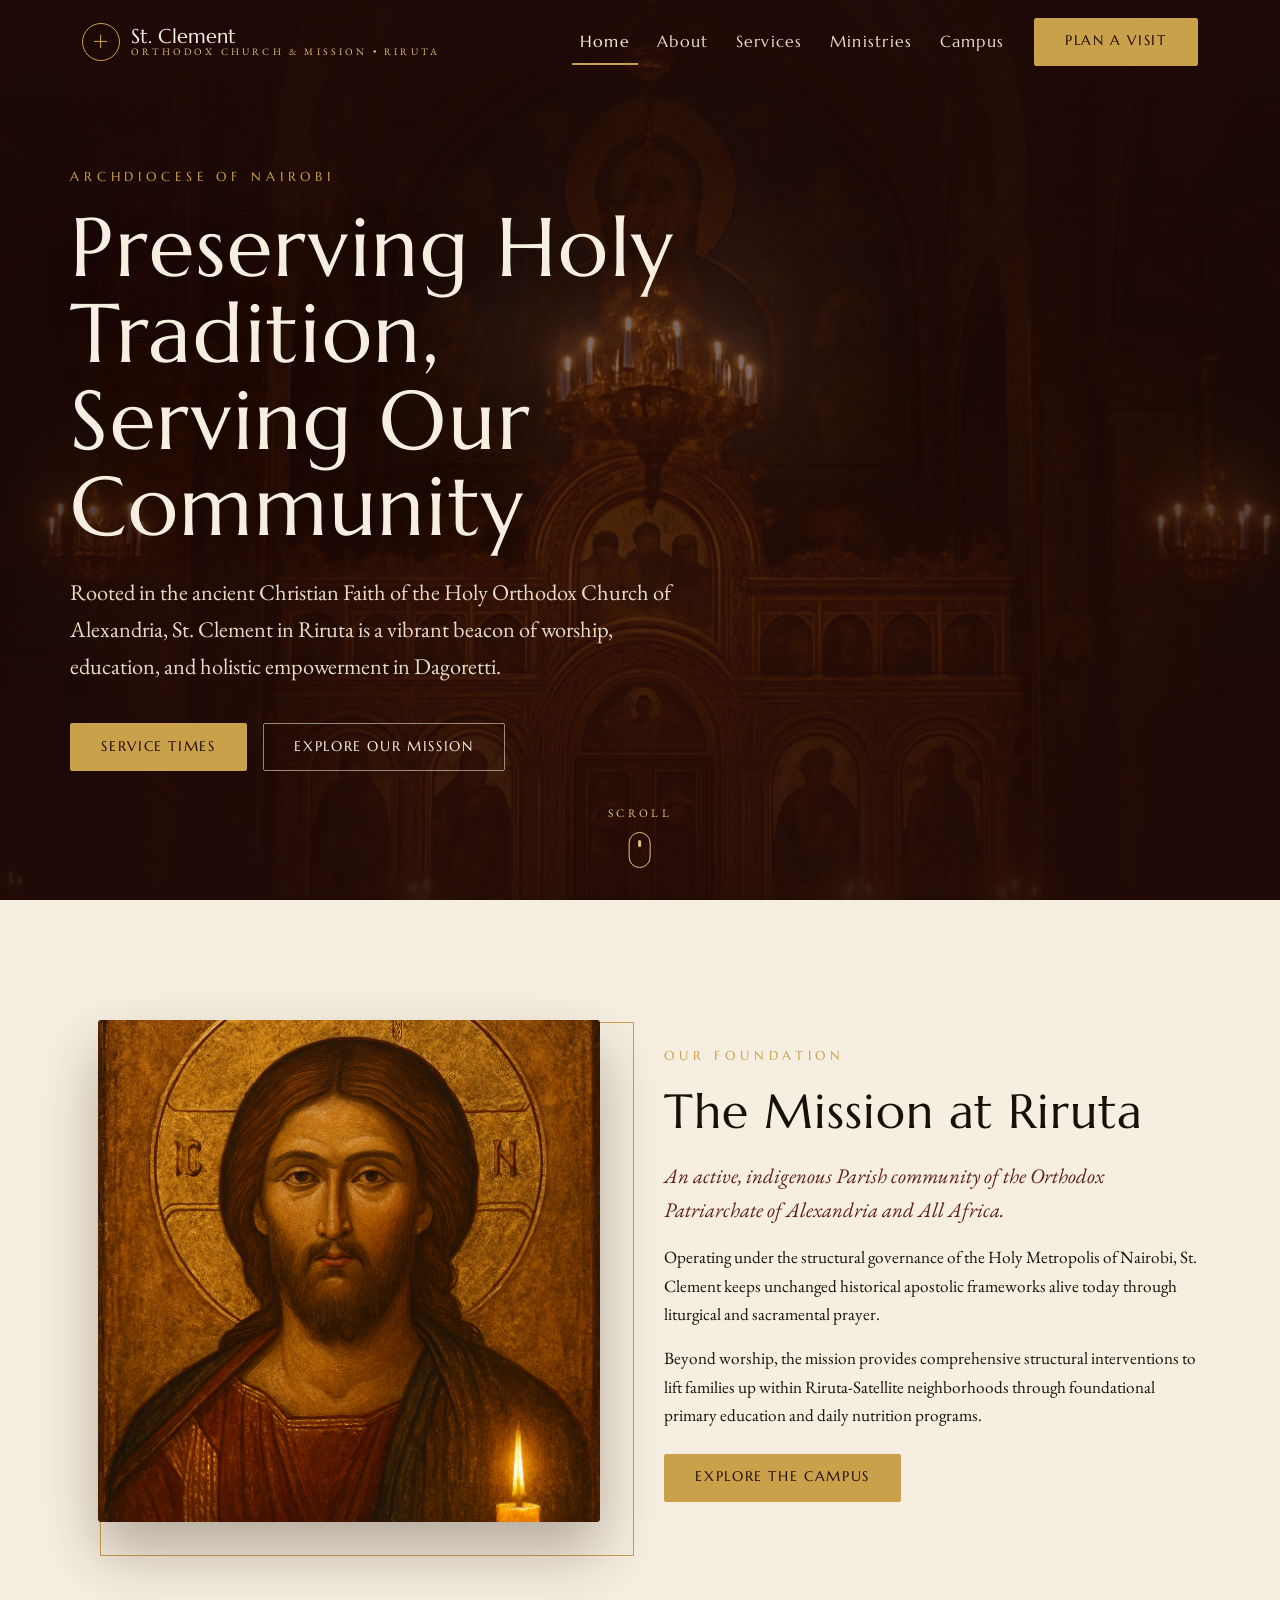
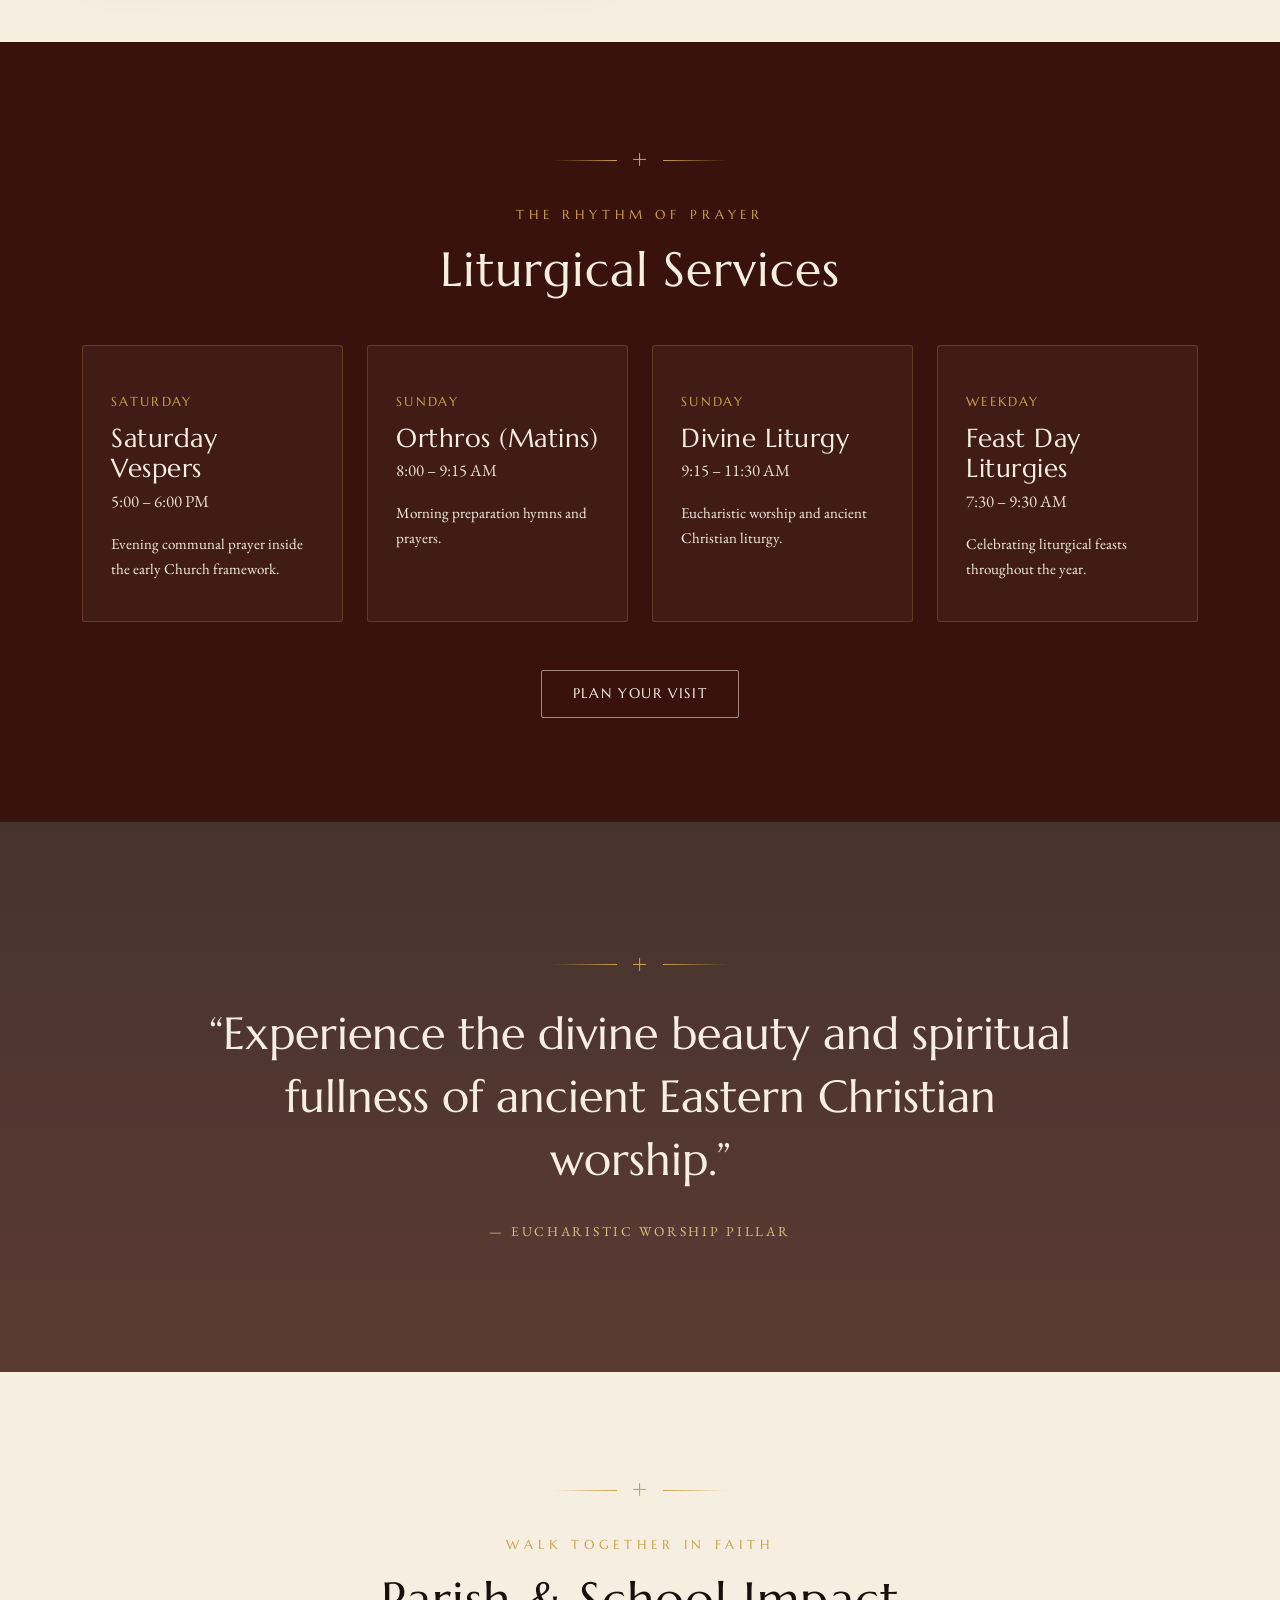
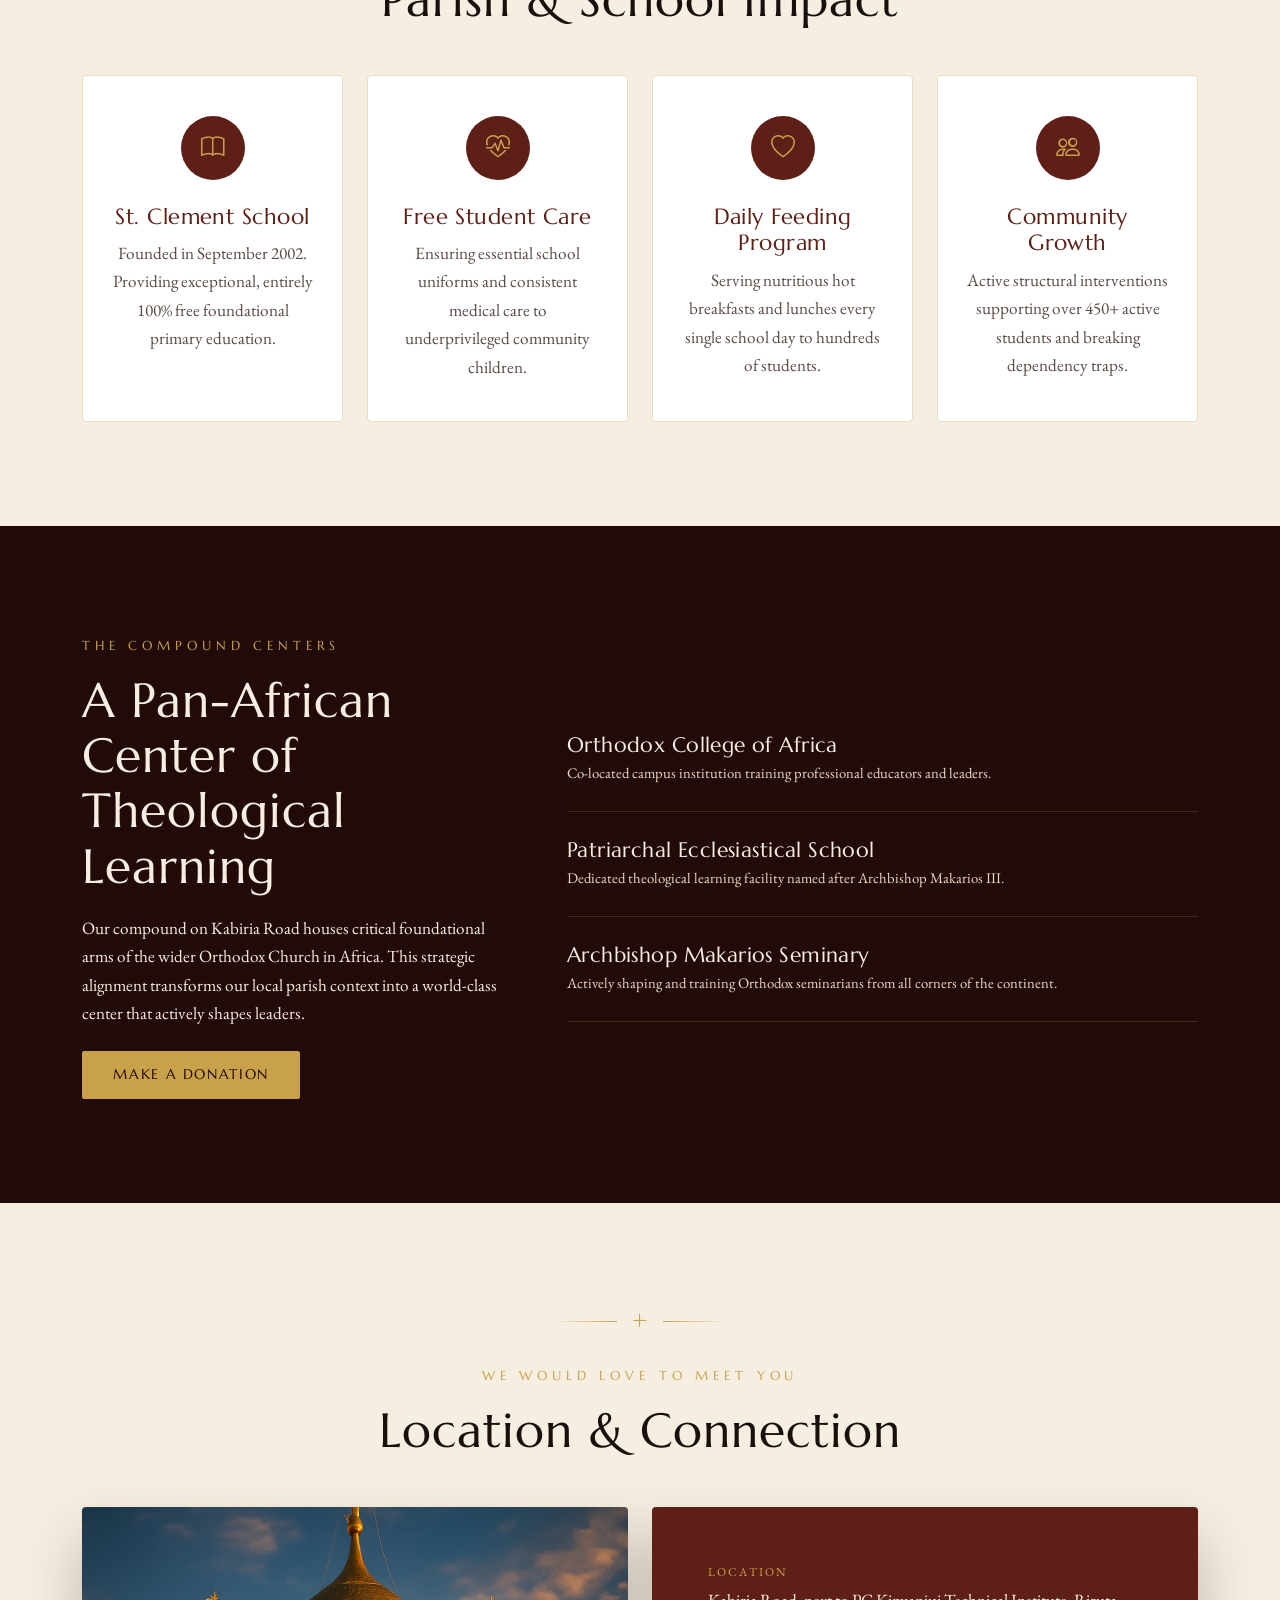
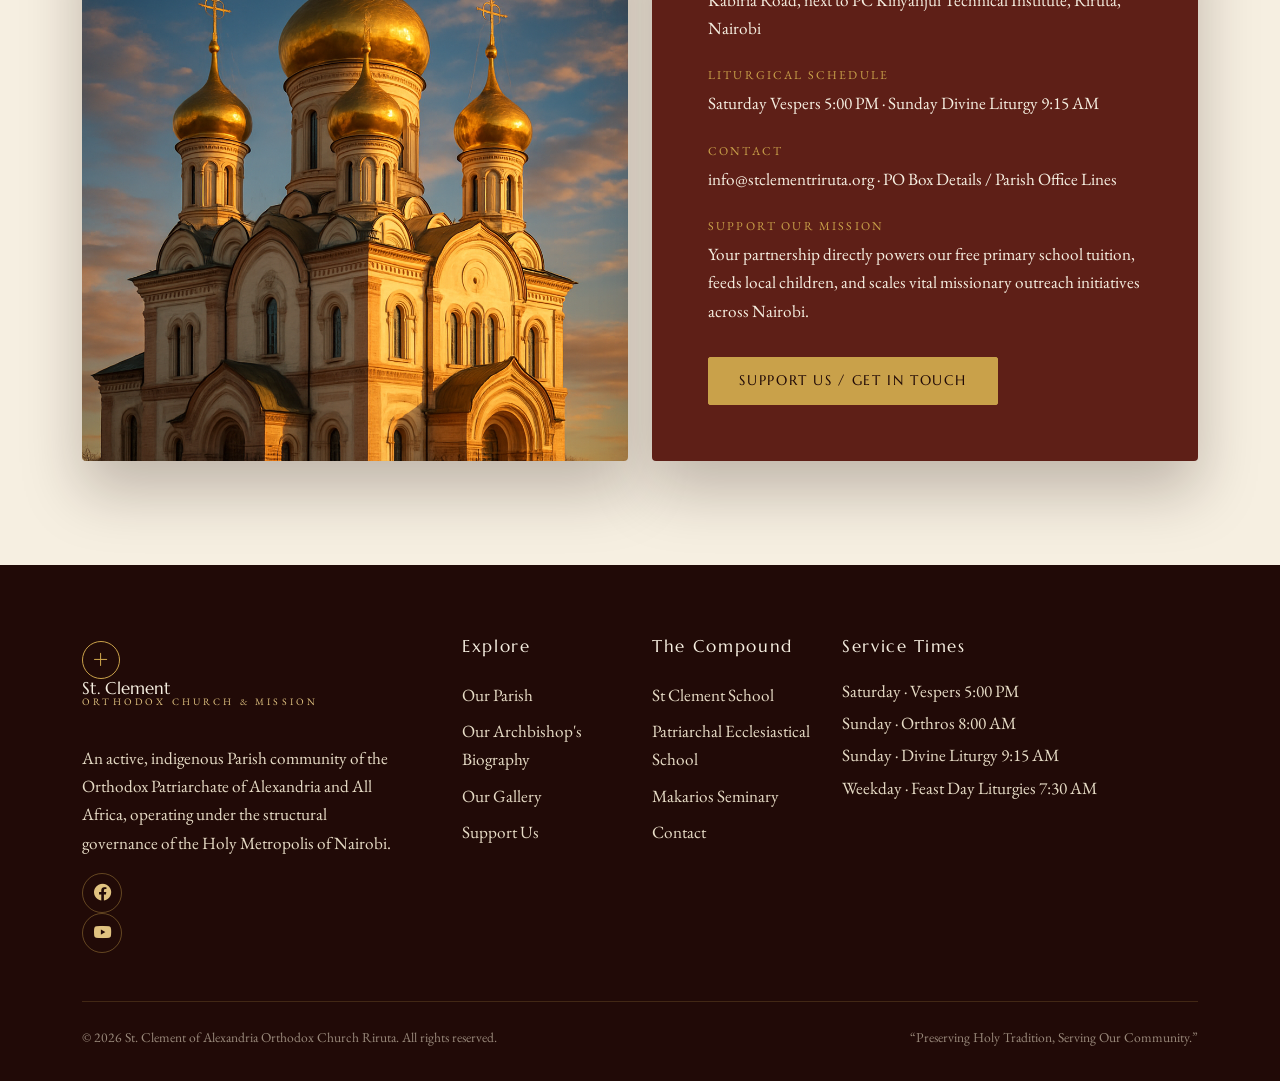
==== index.html @ d52f6de9 "church" ====
<!DOCTYPE html>
<html lang="en" class="mahogany-bg">
<head>
  <meta charset="UTF-8" />
  <meta name="viewport" content="width=device-width, initial-scale=1.0" />
  <title>St. Clement of Alexandria Orthodox Church & Mission – Riruta</title>
  <meta name="description" content="St. Clement of Alexandria Orthodox Church & Mission — preserving Holy Tradition and serving our community in Dagoretti, Nairobi." />
  <meta name="theme-color" content="#3a120d" />

  <!-- Bootstrap 5 -->
  <link href="https://cdn.jsdelivr.net/npm/bootstrap@5.3.3/dist/css/bootstrap.min.css" rel="stylesheet" />
  <!-- Bootstrap Icons -->
  <link href="https://cdn.jsdelivr.net/npm/bootstrap-icons@1.11.3/font/bootstrap-icons.min.css" rel="stylesheet" />
  <!-- Fonts -->
  <link rel="preconnect" href="https://fonts.googleapis.com" />
  <link rel="preconnect" href="https://fonts.gstatic.com" crossorigin />
  <link href="https://fonts.googleapis.com/css2?family=Marcellus&family=EB+Garamond:ital,wght@0,400;0,500;1,400&display=swap" rel="stylesheet" />
  <!-- Styles -->
  <link rel="stylesheet" href="/css/style.css" />
</head>
<body>



  <!-- ===== Navbar ===== -->
  <nav class="navbar navbar-expand-lg fixed-top at-top" id="mainNav">
    <div class="container">
      <a class="navbar-brand" href="/index.html">
        <span class="brand-mark"><i class="bi bi-plus-lg"></i></span>
        <span class="brand-text">
          St. Clement
          <small>Orthodox Church &amp; Mission • Riruta</small>
        </span>
      </a>
      <button class="navbar-toggler" type="button" data-bs-toggle="collapse" data-bs-target="#navMenu" aria-controls="navMenu" aria-expanded="false" aria-label="Toggle navigation">
        <span class="navbar-toggler-icon"></span>
      </button>
      <div class="collapse navbar-collapse" id="navMenu">
        <ul class="navbar-nav ms-auto align-items-lg-center">
          <li class="nav-item"><a class="nav-link active" href="#home">Home</a></li>
          <li class="nav-item"><a class="nav-link" href="#welcome">About</a></li>
          <li class="nav-item"><a class="nav-link" href="#services">Services</a></li>
          <li class="nav-item"><a class="nav-link" href="#ministries">Ministries</a></li>
          <li class="nav-item"><a class="nav-link" href="#events">Campus</a></li>
          <li class="nav-item ms-lg-3"><a class="btn btn-gold" href="#visit">Plan a Visit</a></li>
        </ul>
      </div>
    </div>
  </nav>

  <!-- ===== Hero ===== -->
  <header class="hero" id="home">
    <div class="hero__bg" id="heroBg"></div>
    <div class="hero__overlay"></div>
    <div class="container hero__content">
      <div class="row">
        <div class="col-lg-9">
          <span class="eyebrow reveal">Archdiocese of Nairobi</span>
          <h1 class="reveal">Preserving Holy Tradition,<br>Serving Our Community</h1>
          <p class="lead reveal">
            Rooted in the ancient Christian Faith of the Holy Orthodox Church of Alexandria, St. Clement in Riruta is a vibrant beacon of worship, education, and holistic empowerment in Dagoretti.
          </p>
          <div class="d-flex flex-wrap gap-3 reveal">
            <a href="#services" class="btn btn-gold">Service Times</a>
            <a href="#welcome" class="btn btn-outline-cream">Explore Our Mission</a>
          </div>
        </div>
      </div>
    </div>
    <div class="hero__scroll d-none d-md-block">
      Scroll
      <span class="mouse"></span>
    </div>
  </header>

  <!-- ===== Welcome ===== -->
  <section class="section welcome" id="welcome">
    <div class="container">
      <div class="row align-items-center g-5">
        <div class="col-lg-6 reveal">
          <div class="welcome__img-wrap">
            <img src="/images/icon-detail.png" alt="A traditional Byzantine icon with gold leaf halo" />
          </div>
        </div>
        <div class="col-lg-6 reveal">
          <span class="eyebrow">Our Foundation</span>
          <h2 class="section-title">The Mission at Riruta</h2>
          <p class="lead-paragraph">
            An active, indigenous Parish community of the Orthodox Patriarchate of Alexandria and All Africa.
          </p>
          <p>
            Operating under the structural governance of the Holy Metropolis of Nairobi, St. Clement keeps unchanged historical apostolic frameworks alive today through liturgical and sacramental prayer.
          </p>
          <p>
            Beyond worship, the mission provides comprehensive structural interventions to lift families up within Riruta-Satellite neighborhoods through foundational primary education and daily nutrition programs.
          </p>
          <a href="#events" class="btn btn-gold mt-2">Explore the Campus</a>
        </div>
      </div>
    </div>
  </section>

  <!-- ===== Service Times ===== -->
  <section class="section services" id="services">
    <div class="container">
      <div class="text-center mb-5 reveal">
        <div class="ornament"><i class="bi bi-plus-lg cross"></i></div>
        <span class="eyebrow">The Rhythm of Prayer</span>
        <h2 class="section-title">Liturgical Services</h2>
      </div>
      <div class="row g-4">
        <div class="col-md-6 col-lg-3 reveal">
          <div class="service-card">
            <span class="day">Saturday</span>
            <h3>Saturday Vespers</h3>
            <p class="time">5:00 – 6:00 PM</p>
            <p class="mb-0 small">Evening communal prayer inside the early Church framework.</p>
          </div>
        </div>
        <div class="col-md-6 col-lg-3 reveal">
          <div class="service-card">
            <span class="day">Sunday</span>
            <h3>Orthros (Matins)</h3>
            <p class="time">8:00 – 9:15 AM</p>
            <p class="mb-0 small">Morning preparation hymns and prayers.</p>
          </div>
        </div>
        <div class="col-md-6 col-lg-3 reveal">
          <div class="service-card">
            <span class="day">Sunday</span>
            <h3>Divine Liturgy</h3>
            <p class="time">9:15 – 11:30 AM</p>
            <p class="mb-0 small">Eucharistic worship and ancient Christian liturgy.</p>
          </div>
        </div>
        <div class="col-md-6 col-lg-3 reveal">
          <div class="service-card">
            <span class="day">Weekday</span>
            <h3>Feast Day Liturgies</h3>
            <p class="time">7:30 – 9:30 AM</p>
            <p class="mb-0 small">Celebrating liturgical feasts throughout the year.</p>
          </div>
        </div>
      </div>
      <div class="text-center mt-5 reveal">
        <a href="#visit" class="btn btn-outline-cream">Plan Your Visit</a>
      </div>
    </div>
  </section>

  <!-- ===== Quote band ===== -->
  <section class="quote-band">
    <div class="quote-band__bg" aria-hidden="true"></div>
    <div class="quote-band__overlay" aria-hidden="true"></div>
    <div class="container reveal">
      <div class="ornament"><i class="bi bi-plus-lg cross"></i></div>
      <blockquote>
        &ldquo;Experience the divine beauty and spiritual fullness of ancient Eastern Christian worship.&rdquo;
      </blockquote>
      <cite>— Eucharistic Worship Pillar</cite>
    </div>
  </section>

  <!-- ===== Ministries ===== -->
  <section class="section ministries" id="ministries">
    <div class="container">
      <div class="text-center mb-5 reveal">
        <div class="ornament"><i class="bi bi-plus-lg cross"></i></div>
        <span class="eyebrow">Walk Together in Faith</span>
        <h2 class="section-title">Parish &amp; School Impact</h2>
      </div>
      <div class="row g-4">
        <div class="col-md-6 col-lg-3 reveal">
          <div class="ministry-card">
            <div class="icon"><i class="bi bi-book"></i></div>
            <h3>St. Clement School</h3>
            <p>Founded in September 2002. Providing exceptional, entirely 100% free foundational primary education.</p>
          </div>
        </div>
        <div class="col-md-6 col-lg-3 reveal">
          <div class="ministry-card">
            <div class="icon"><i class="bi bi-heart-pulse"></i></div>
            <h3>Free Student Care</h3>
            <p>Ensuring essential school uniforms and consistent medical care to underprivileged community children.</p>
          </div>
        </div>
        <div class="col-md-6 col-lg-3 reveal">
          <div class="ministry-card">
            <div class="icon"><i class="bi bi-heart"></i></div>
            <h3>Daily Feeding Program</h3>
            <p>Serving nutritious hot breakfasts and lunches every single school day to hundreds of students.</p>
          </div>
        </div>
        <div class="col-md-6 col-lg-3 reveal">
          <div class="ministry-card">
            <div class="icon"><i class="bi bi-people"></i></div>
            <h3>Community Growth</h3>
            <p>Active structural interventions supporting over 450+ active students and breaking dependency traps.</p>
          </div>
        </div>
      </div>
    </div>
  </section>

  <!-- ===== Events ===== -->
  <section class="section events" id="events">
    <div class="container">
      <div class="row g-5 align-items-center">
        <div class="col-lg-5 reveal">
          <span class="eyebrow">The Compound Centers</span>
          <h2 class="section-title">A Pan-African Center of Theological Learning</h2>
          <p class="mb-4">Our compound on Kabiria Road houses critical foundational arms of the wider Orthodox Church in Africa. This strategic alignment transforms our local parish context into a world-class center that actively shapes leaders.</p>
          <a href="#visit" class="btn btn-gold">Make a Donation</a>
        </div>
        <div class="col-lg-7 reveal">
          <div class="event-row">
            <div class="event-info">
              <h3>Orthodox College of Africa</h3>
              <div class="meta">Co-located campus institution training professional educators and leaders.</div>
            </div>
          </div>
          <div class="event-row">
            <div class="event-info">
              <h3>Patriarchal Ecclesiastical School</h3>
              <div class="meta">Dedicated theological learning facility named after Archbishop Makarios III.</div>
            </div>
          </div>
          <div class="event-row">
            <div class="event-info">
              <h3>Archbishop Makarios Seminary</h3>
              <div class="meta">Actively shaping and training Orthodox seminarians from all corners of the continent.</div>
            </div>
          </div>
        </div>
      </div>
    </div>
  </section>

  <!-- ===== Visit / CTA ===== -->
  <section class="section visit" id="visit">
    <div class="container">
      <div class="text-center mb-5 reveal">
        <div class="ornament"><i class="bi bi-plus-lg cross"></i></div>
        <span class="eyebrow">We Would Love to Meet You</span>
        <h2 class="section-title">Location &amp; Connection</h2>
      </div>
      <div class="row g-4 align-items-stretch">
        <div class="col-lg-6 reveal">
          <div class="visit__img h-100" role="img" aria-label="Exterior of St. Clement Orthodox Church & Mission"></div>
        </div>
        <div class="col-lg-6 reveal">
          <div class="visit__card h-100">
            <div class="info-item">
              <span class="label">Location</span>
              Kabiria Road, next to PC Kinyanjui Technical Institute, Riruta, Nairobi
            </div>
            <div class="info-item">
              <span class="label">Liturgical Schedule</span>
              Saturday Vespers 5:00 PM · Sunday Divine Liturgy 9:15 AM
            </div>
            <div class="info-item">
              <span class="label">Contact</span>
              info@stclementriruta.org · PO Box Details / Parish Office Lines
            </div>
            <div class="info-item">
              <span class="label">Support Our Mission</span>
              Your partnership directly powers our free primary school tuition, feeds local children, and scales vital missionary outreach initiatives across Nairobi.
            </div>
            <a href="mailto:info@stclementriruta.org" class="btn btn-gold mt-2">Support Us / Get in Touch</a>
          </div>
        </div>
      </div>
    </div>
  </section>

  <!-- ===== Footer ===== -->
  <footer class="footer">
    <div class="container">
      <div class="row g-4">
        <div class="col-lg-4">
          <a class="navbar-brand mb-3" href="/index.html">
            <span class="brand-mark"><i class="bi bi-plus-lg"></i></span>
            <span class="brand-text">
              St. Clement
              <small>Orthodox Church &amp; Mission</small>
            </span>
          </a>
          <p class="mt-3" style="max-width: 320px;">
            An active, indigenous Parish community of the Orthodox Patriarchate of Alexandria and All Africa, operating under the structural governance of the Holy Metropolis of Nairobi.
          </p>
          <div class="social mt-3">
            <a href="#home" aria-label="Facebook"><i class="bi bi-facebook"></i></a>
            <a href="#home" aria-label="YouTube"><i class="bi bi-youtube"></i></a>
          </div>
        </div>
        <div class="col-6 col-lg-2">
          <h5>Explore</h5>
          <a href="#welcome">Our Parish</a><br />
          <a href="biography.html">Our Archbishop's Biography</a><br />
          <a href="gallery.html">Our Gallery</a><br/>
          <a href="support.html">Support Us</a>
        </div>
        <div class="col-6 col-lg-2">
          <h5>The Compound</h5>
          <a href="school.html">St Clement School</a><br/>
          <a href="ecclesiastical.html">Patriarchal Ecclesiastical School</a><br/>
          <a href="campus.html">Makarios Seminary</a><br />
          <a href="#visit">Contact</a>
        </div>
        <div class="col-lg-4">
          <h5>Service Times</h5>
          <p class="mb-1">Saturday · Vespers 5:00 PM</p>
          <p class="mb-1">Sunday · Orthros 8:00 AM</p>
          <p class="mb-1">Sunday · Divine Liturgy 9:15 AM</p>
          <p class="mb-0">Weekday · Feast Day Liturgies 7:30 AM</p>
        </div>
      </div>
      <div class="footer-bottom d-flex flex-wrap justify-content-between">
        <span>&copy; <span id="year">2026</span> St. Clement of Alexandria Orthodox Church Riruta. All rights reserved.</span>
        <span>&ldquo;Preserving Holy Tradition, Serving Our Community.&rdquo;</span>
      </div>
    </div>
  </footer>

  <!-- Back to top -->
  <button class="to-top" id="toTop" aria-label="Back to top"><i class="bi bi-arrow-up"></i></button>

  <!-- Bootstrap JS -->
  <script src="https://cdn.jsdelivr.net/npm/bootstrap@5.3.3/dist/js/bootstrap.bundle.min.js"></script>
  <!-- Site JS -->
  <script src="/js/style.js"></script>
</body>
</html>
---- css/style.css ----
/* ============================================================
   Holy Resurrection Orthodox Church — Landing Styles
   Primary: Dark Mahogany · Accent: Liturgical Gold
   ============================================================ */

:root {
  --mahogany: #5e1f17;
  --mahogany-deep: #3a120d;
  --mahogany-darkest: #210a07;
  --gold: #c9a14a;
  --gold-soft: #e0c280;
  --cream: #f6efe1;
  --cream-dim: #e7dcc6;
  --ink: #1b0f0c;
  --shadow: rgba(33, 10, 7, 0.45);

  --font-display: "Marcellus", serif;
  --font-body: "EB Garamond", Georgia, serif;
}

* {
  box-sizing: border-box;
}

html {
  scroll-behavior: smooth;
}

body {
  font-family: var(--font-body);
  color: var(--ink);
  background-color: var(--cream);
  font-size: 1.075rem;
  line-height: 1.65;
  overflow-x: hidden;
}

h1, h2, h3, h4, h5, .display-font {
  font-family: var(--font-display);
  letter-spacing: 0.02em;
  font-weight: 400;
}

a {
  text-decoration: none;
  transition: color 0.3s ease, opacity 0.3s ease;
}

/* ---------- Decorative helpers ---------- */
.eyebrow {
  font-family: var(--font-display);
  text-transform: uppercase;
  letter-spacing: 0.38em;
  font-size: 0.8rem;
  color: var(--gold);
  display: inline-block;
  margin-bottom: 1rem;
}

.gold-text { color: var(--gold); }
.mahogany-bg { background-color: var(--mahogany); }

.ornament {
  display: flex;
  align-items: center;
  justify-content: center;
  gap: 0.85rem;
  color: var(--gold);
  margin: 0 auto 1.5rem;
}
.ornament::before,
.ornament::after {
  content: "";
  height: 1px;
  width: 64px;
  background: linear-gradient(90deg, transparent, var(--gold));
}
.ornament::after {
  background: linear-gradient(90deg, var(--gold), transparent);
}
.ornament .cross {
  font-size: 1.1rem;
  transform: translateY(-1px);
}

.section {
  padding: 6.5rem 0;
}
.section-title {
  font-size: clamp(2rem, 4vw, 3rem);
  line-height: 1.15;
  margin-bottom: 1.25rem;
}

/* ---------- Top announcement bar ---------- */
.topbar {
  background: var(--mahogany-darkest);
  color: var(--cream-dim);
  font-size: 0.82rem;
  letter-spacing: 0.05em;
  padding: 0.5rem 0;
}
.topbar a { color: var(--gold-soft); }
.topbar a:hover { color: var(--cream); }

/* ---------- Navbar ---------- */
.navbar {
  transition: background-color 0.4s ease, padding 0.4s ease, box-shadow 0.4s ease;
  padding-top: 1.1rem;
  padding-bottom: 1.1rem;
}
.navbar.at-top {
  background-color: transparent;
}
.navbar.scrolled {
  background-color: var(--mahogany-deep);
  box-shadow: 0 10px 30px var(--shadow);
  padding-top: 0.6rem;
  padding-bottom: 0.6rem;
}
.navbar-brand {
  font-family: var(--font-display);
  color: var(--cream) !important;
  line-height: 1.05;
  display: flex;
  align-items: center;
  gap: 0.7rem;
}
.brand-mark {
  width: 38px;
  height: 38px;
  display: grid;
  place-items: center;
  border: 1px solid var(--gold);
  border-radius: 50%;
  color: var(--gold);
  font-size: 1.1rem;
  flex: 0 0 auto;
}
.brand-text small {
  display: block;
  font-family: var(--font-body);
  font-size: 0.62rem;
  letter-spacing: 0.32em;
  text-transform: uppercase;
  color: var(--gold-soft);
}
.navbar .nav-link {
  color: var(--cream-dim) !important;
  font-family: var(--font-display);
  letter-spacing: 0.08em;
  font-size: 0.98rem;
  margin: 0 0.35rem;
  position: relative;
}
.navbar .nav-link::after {
  content: "";
  position: absolute;
  left: 0; bottom: -2px;
  width: 0; height: 1.5px;
  background: var(--gold);
  transition: width 0.3s ease;
}
.navbar .nav-link:hover::after,
.navbar .nav-link.active::after { width: 100%; }
.navbar .nav-link:hover,
.navbar .nav-link.active { color: var(--cream) !important; }
.navbar-toggler {
  border-color: rgba(201, 161, 74, 0.5);
}
.navbar-toggler:focus { box-shadow: none; }

/* ---------- Buttons ---------- */
.btn-gold {
  background: var(--gold);
  color: var(--mahogany-darkest);
  border: 1px solid var(--gold);
  font-family: var(--font-display);
  letter-spacing: 0.12em;
  text-transform: uppercase;
  font-size: 0.85rem;
  padding: 0.8rem 1.9rem;
  border-radius: 2px;
  transition: all 0.3s ease;
}
.btn-gold:hover {
  background: var(--gold-soft);
  border-color: var(--gold-soft);
  color: var(--mahogany-darkest);
  transform: translateY(-2px);
  box-shadow: 0 12px 24px rgba(201, 161, 74, 0.28);
}
.btn-outline-cream {
  background: transparent;
  color: var(--cream);
  border: 1px solid rgba(246, 239, 225, 0.55);
  font-family: var(--font-display);
  letter-spacing: 0.12em;
  text-transform: uppercase;
  font-size: 0.85rem;
  padding: 0.8rem 1.9rem;
  border-radius: 2px;
  transition: all 0.3s ease;
}
.btn-outline-cream:hover {
  background: var(--cream);
  color: var(--mahogany-deep);
  transform: translateY(-2px);
}

/* ---------- Hero ---------- */
.hero {
  position: relative;
  min-height: 100vh;
  display: flex;
  align-items: center;
  color: var(--cream);
  overflow: hidden;
}
.hero__bg {
  position: absolute;
  inset: 0;
  background-image: url("/images/hero-interior.png");
  background-size: cover;
  background-position: center;
  transform: scale(1.08);
  will-change: transform;
}
.hero__overlay {
  position: absolute;
  inset: 0;
  background:
    linear-gradient(180deg, rgba(33,10,7,0.78) 0%, rgba(33,10,7,0.42) 45%, rgba(33,10,7,0.85) 100%),
    radial-gradient(circle at 50% 30%, rgba(94,31,23,0.15), rgba(33,10,7,0.6));
}
.hero__content {
  position: relative;
  z-index: 2;
  padding: 8rem 0 6rem;
}
.hero h1 {
  font-size: clamp(2.8rem, 6.5vw, 5.5rem);
  line-height: 1.04;
  text-shadow: 0 4px 30px rgba(0,0,0,0.4);
  margin-bottom: 1.5rem;
}
.hero .lead {
  font-size: clamp(1.05rem, 2vw, 1.4rem);
  max-width: 620px;
  color: var(--cream-dim);
  margin-bottom: 2.4rem;
}
.hero__scroll {
  position: absolute;
  bottom: 2rem;
  left: 50%;
  transform: translateX(-50%);
  z-index: 2;
  color: var(--gold-soft);
  font-size: 0.72rem;
  letter-spacing: 0.3em;
  text-transform: uppercase;
  text-align: center;
}
.hero__scroll .mouse {
  display: block;
  width: 22px;
  height: 36px;
  border: 1.5px solid var(--gold-soft);
  border-radius: 12px;
  margin: 0.6rem auto 0;
  position: relative;
}
.hero__scroll .mouse::after {
  content: "";
  position: absolute;
  top: 7px; left: 50%;
  width: 3px; height: 7px;
  background: var(--gold-soft);
  border-radius: 2px;
  transform: translateX(-50%);
  animation: scrollDot 1.6s infinite;
}
@keyframes scrollDot {
  0% { opacity: 0; transform: translate(-50%, 0); }
  40% { opacity: 1; }
  100% { opacity: 0; transform: translate(-50%, 12px); }
}

/* ---------- Welcome ---------- */
.welcome { background: var(--cream); }
.welcome__img-wrap {
  position: relative;
  padding: 1rem;
}
.welcome__img-wrap img {
  width: 100%;
  border-radius: 3px;
  box-shadow: 0 30px 60px rgba(33,10,7,0.3);
}
.welcome__img-wrap::before {
  content: "";
  position: absolute;
  inset: 0;
  border: 1px solid var(--gold);
  transform: translate(18px, 18px);
  z-index: -1;
}
.lead-paragraph {
  font-size: 1.3rem;
  color: var(--mahogany);
  font-style: italic;
}

/* ---------- Service times ---------- */
.services {
  background: var(--mahogany-deep);
  color: var(--cream);
  position: relative;
}
.service-card {
  background: rgba(246, 239, 225, 0.04);
  border: 1px solid rgba(201, 161, 74, 0.25);
  padding: 2.5rem 1.75rem;
  height: 100%;
  border-radius: 3px;
  transition: transform 0.35s ease, background 0.35s ease, border-color 0.35s ease;
}
.service-card:hover {
  transform: translateY(-8px);
  background: rgba(201, 161, 74, 0.08);
  border-color: var(--gold);
}
.service-card .day {
  font-family: var(--font-display);
  color: var(--gold);
  letter-spacing: 0.18em;
  text-transform: uppercase;
  font-size: 0.8rem;
}
.service-card h3 {
  font-size: 1.6rem;
  margin: 0.5rem 0 0.25rem;
}
.service-card .time {
  font-size: 1.05rem;
  color: var(--cream-dim);
}

/* ---------- Quote / parallax ---------- */
.quote-band {
  position: relative;
  color: var(--cream);
  text-align: center;
  padding: 8rem 0;
  overflow: hidden;
}
.quote-band__bg {
  position: absolute;
  inset: 0;
  background-image: url("/images/candles.png");
  background-size: cover;
  background-position: center;
  background-attachment: fixed;
}
.quote-band__overlay {
  position: absolute;
  inset: 0;
  background: linear-gradient(180deg, rgba(33,10,7,0.82), rgba(58,18,13,0.82));
}
.quote-band .container { position: relative; z-index: 2; }
.quote-band blockquote {
  font-family: var(--font-display);
  font-size: clamp(1.6rem, 3.5vw, 2.8rem);
  line-height: 1.4;
  max-width: 900px;
  margin: 0 auto 1.5rem;
}
.quote-band cite {
  font-style: normal;
  letter-spacing: 0.2em;
  text-transform: uppercase;
  font-size: 0.85rem;
  color: var(--gold-soft);
}

/* ---------- Ministries ---------- */
.ministries { background: var(--cream); }
.ministry-card {
  background: #fff;
  border: 1px solid var(--cream-dim);
  border-radius: 4px;
  padding: 2.5rem 1.75rem;
  height: 100%;
  text-align: center;
  transition: transform 0.35s ease, box-shadow 0.35s ease, border-color 0.35s ease;
}
.ministry-card:hover {
  transform: translateY(-10px);
  box-shadow: 0 25px 45px rgba(33,10,7,0.15);
  border-color: var(--gold);
}
.ministry-card .icon {
  width: 64px;
  height: 64px;
  margin: 0 auto 1.4rem;
  display: grid;
  place-items: center;
  border-radius: 50%;
  background: var(--mahogany);
  color: var(--gold);
  font-size: 1.5rem;
}
.ministry-card h3 {
  font-size: 1.4rem;
  color: var(--mahogany);
  margin-bottom: 0.6rem;
}
.ministry-card p { color: #5b4a44; margin-bottom: 0; }

/* ---------- Events ---------- */
.events { background: var(--mahogany-darkest); color: var(--cream); }
.event-row {
  display: flex;
  align-items: center;
  gap: 1.75rem;
  padding: 1.6rem 0;
  border-bottom: 1px solid rgba(201, 161, 74, 0.2);
  transition: padding-left 0.3s ease;
}
.event-row:hover { padding-left: 0.75rem; }
.event-date {
  flex: 0 0 84px;
  text-align: center;
  border: 1px solid var(--gold);
  border-radius: 3px;
  padding: 0.6rem 0.3rem;
  color: var(--gold);
}
.event-date .d { font-family: var(--font-display); font-size: 1.8rem; line-height: 1; }
.event-date .m { font-size: 0.72rem; letter-spacing: 0.2em; text-transform: uppercase; }
.event-info h3 { font-size: 1.3rem; margin-bottom: 0.2rem; }
.event-info .meta { color: var(--cream-dim); font-size: 0.92rem; }

/* ---------- Visit / CTA ---------- */
.visit { background: var(--cream); }
.visit__card {
  background: var(--mahogany);
  color: var(--cream);
  border-radius: 4px;
  padding: 3.5rem;
  box-shadow: 0 30px 60px rgba(33,10,7,0.25);
}
.visit__card .info-item { margin-bottom: 1.5rem; }
.visit__card .info-item .label {
  color: var(--gold);
  text-transform: uppercase;
  letter-spacing: 0.18em;
  font-size: 0.75rem;
  display: block;
  margin-bottom: 0.2rem;
}
.visit__img {
  background-image: url("/images/church-exterior.png");
  background-size: cover;
  background-position: center;
  border-radius: 4px;
  min-height: 420px;
  box-shadow: 0 30px 60px rgba(33,10,7,0.25);
}

/* ---------- Footer ---------- */
.footer {
  background: var(--mahogany-darkest);
  color: var(--cream-dim);
  padding: 4.5rem 0 2rem;
}
.footer h5 {
  color: var(--cream);
  font-size: 1.05rem;
  letter-spacing: 0.1em;
  margin-bottom: 1.2rem;
}
.footer a { color: var(--cream-dim); display: inline-block; padding: 0.25rem 0; }
.footer a:hover { color: var(--gold); }
.footer .social a {
  width: 40px; height: 40px;
  display: grid; place-items: center;
  border: 1px solid rgba(201,161,74,0.4);
  border-radius: 50%;
  margin-right: 0.6rem;
  color: var(--gold-soft);
}
.footer .social a:hover { background: var(--gold); color: var(--mahogany-darkest); }
.footer-bottom {
  border-top: 1px solid rgba(201,161,74,0.2);
  margin-top: 3rem;
  padding-top: 1.5rem;
  font-size: 0.85rem;
  color: rgba(231, 220, 198, 0.6);
}

/* ---------- Back to top ---------- */
.to-top {
  position: fixed;
  right: 1.5rem; bottom: 1.5rem;
  width: 48px; height: 48px;
  background: var(--mahogany);
  color: var(--gold);
  border: 1px solid var(--gold);
  border-radius: 50%;
  display: grid;
  place-items: center;
  opacity: 0;
  visibility: hidden;
  transform: translateY(15px);
  transition: all 0.35s ease;
  z-index: 1030;
  cursor: pointer;
}
.to-top.show { opacity: 1; visibility: visible; transform: translateY(0); }
.to-top:hover { background: var(--gold); color: var(--mahogany-darkest); }

/* ---------- Scroll reveal ---------- */
.reveal {
  opacity: 0;
  transform: translateY(40px);
  transition: opacity 0.8s ease, transform 0.8s ease;
}
.reveal.visible { opacity: 1; transform: translateY(0); }

/* ---------- Responsive ---------- */
@media (max-width: 991.98px) {
  .navbar-collapse {
    background: var(--mahogany-deep);
    margin-top: 1rem;
    padding: 1rem 1.25rem;
    border-radius: 4px;
    border: 1px solid rgba(201,161,74,0.25);
  }
  .quote-band__bg { background-attachment: scroll; }
  .visit__card { padding: 2.25rem; }
}

@media (max-width: 575.98px) {
  .section { padding: 4.5rem 0; }
  .event-row { gap: 1rem; }
}
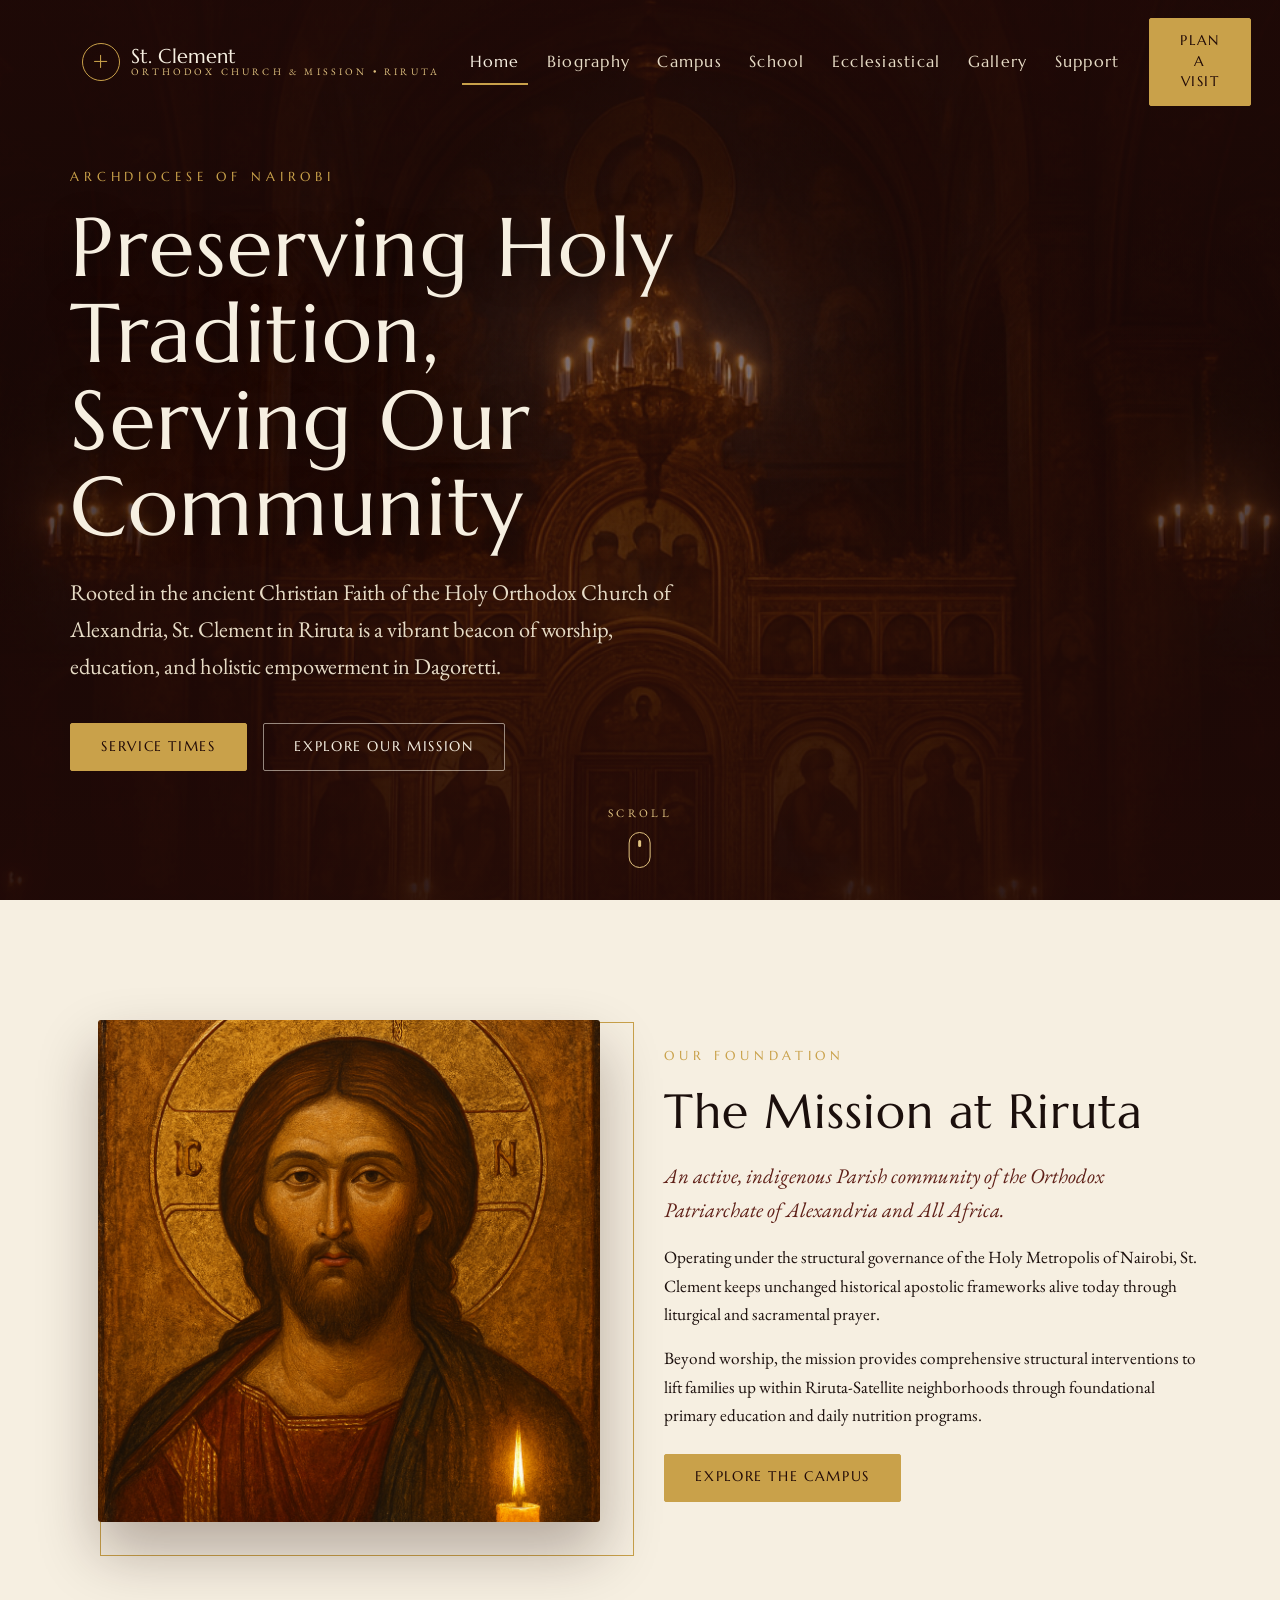
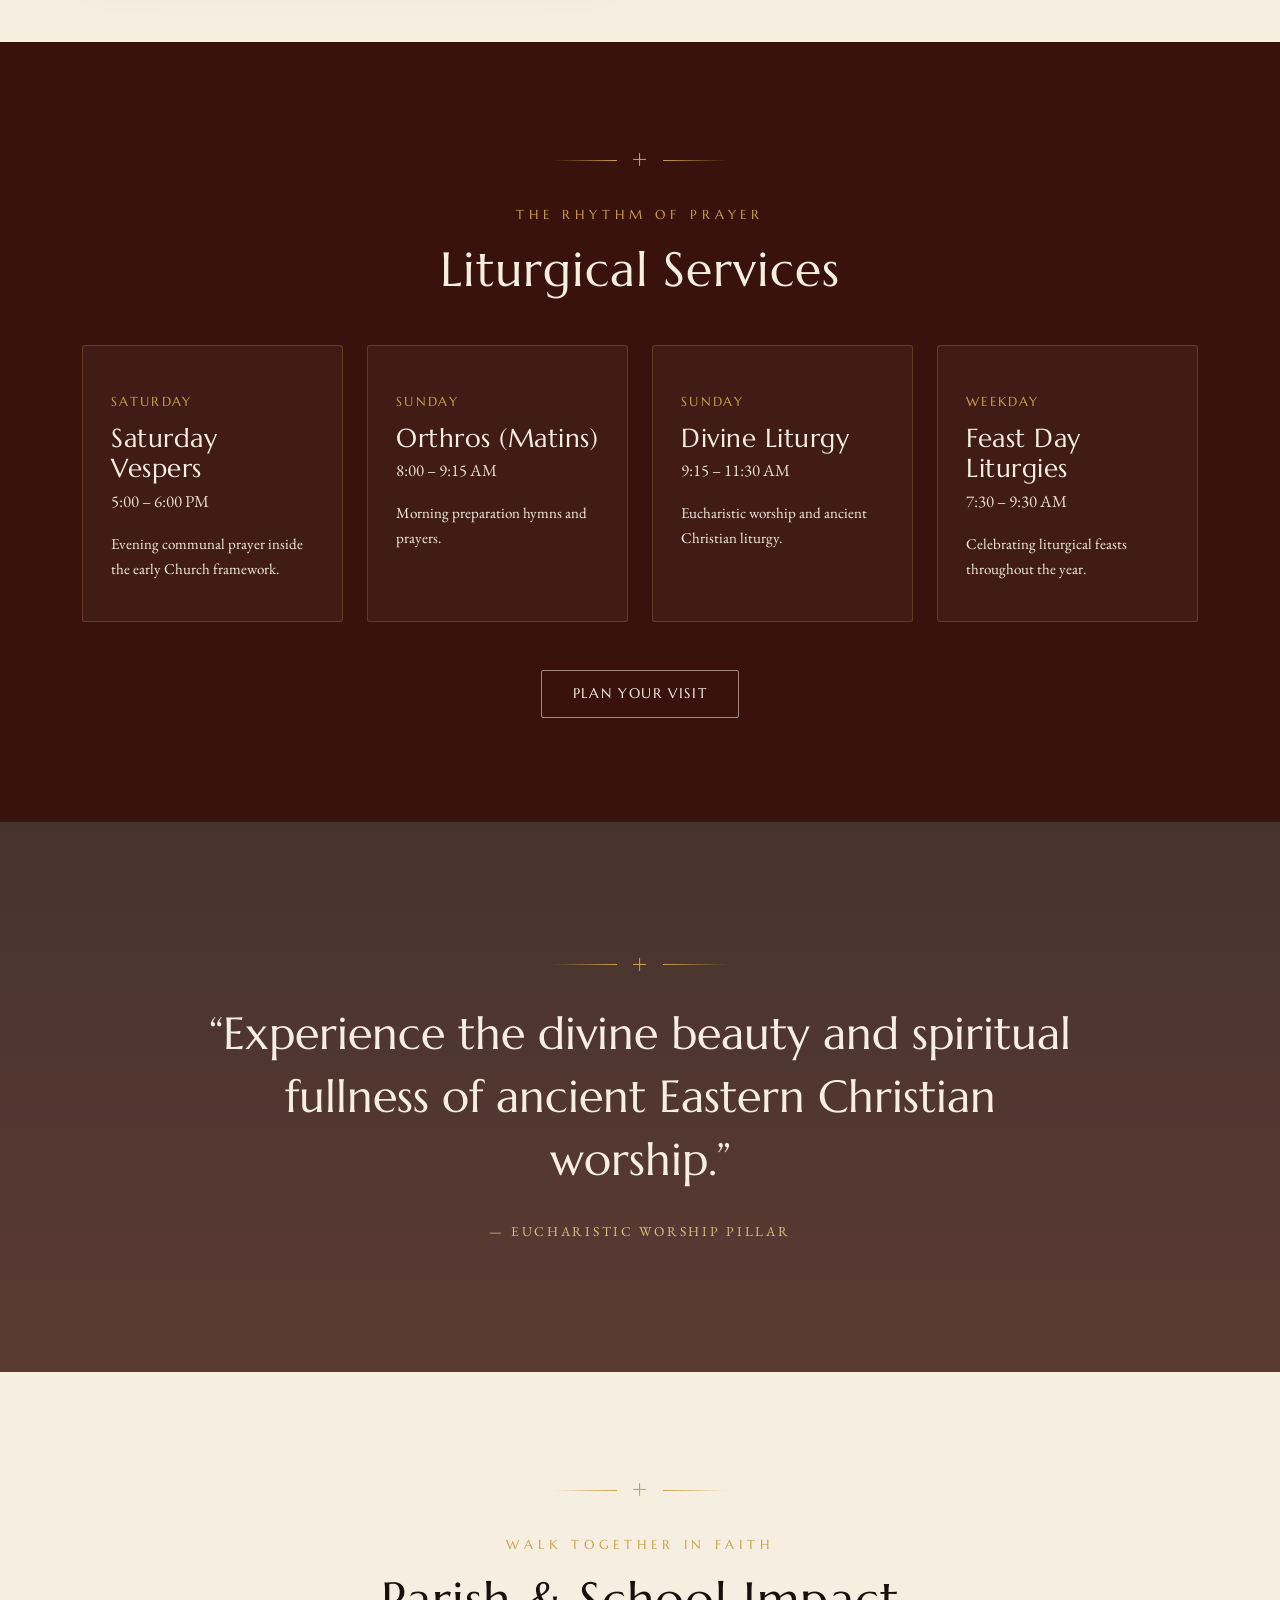
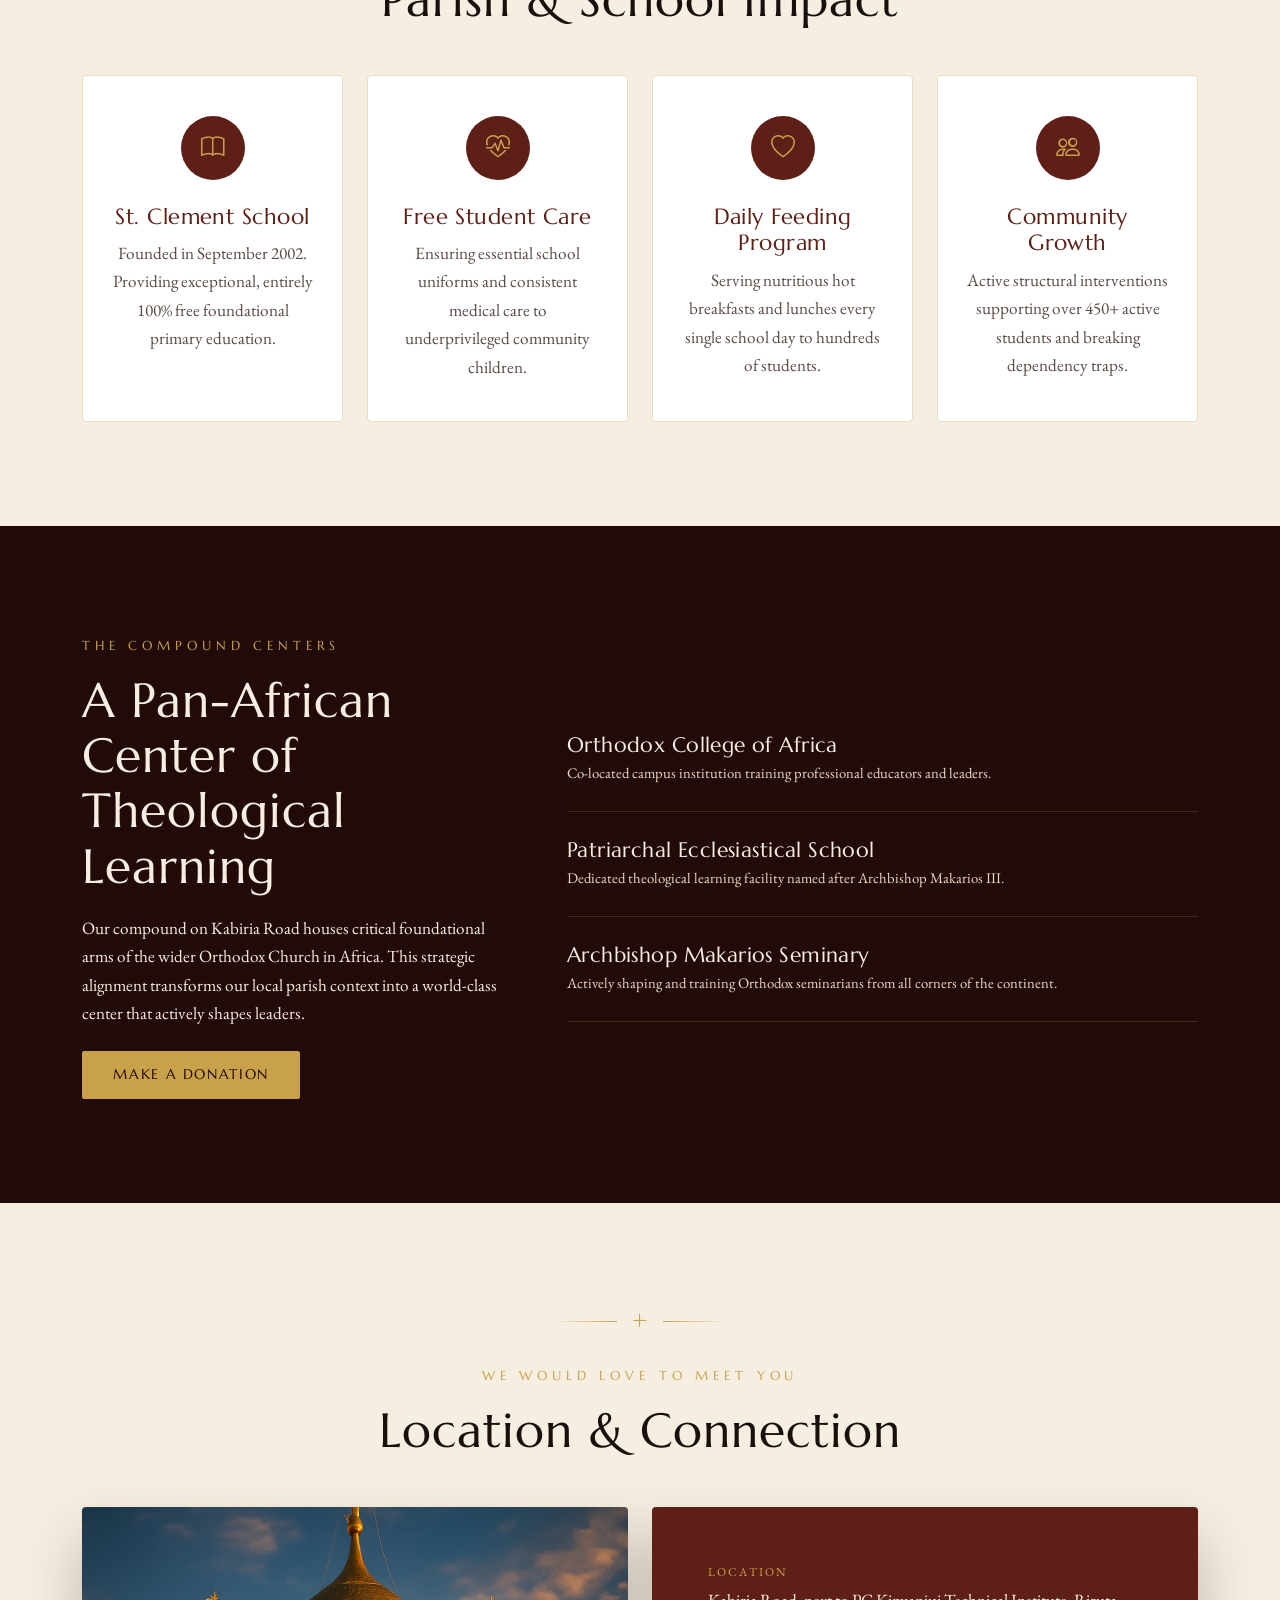
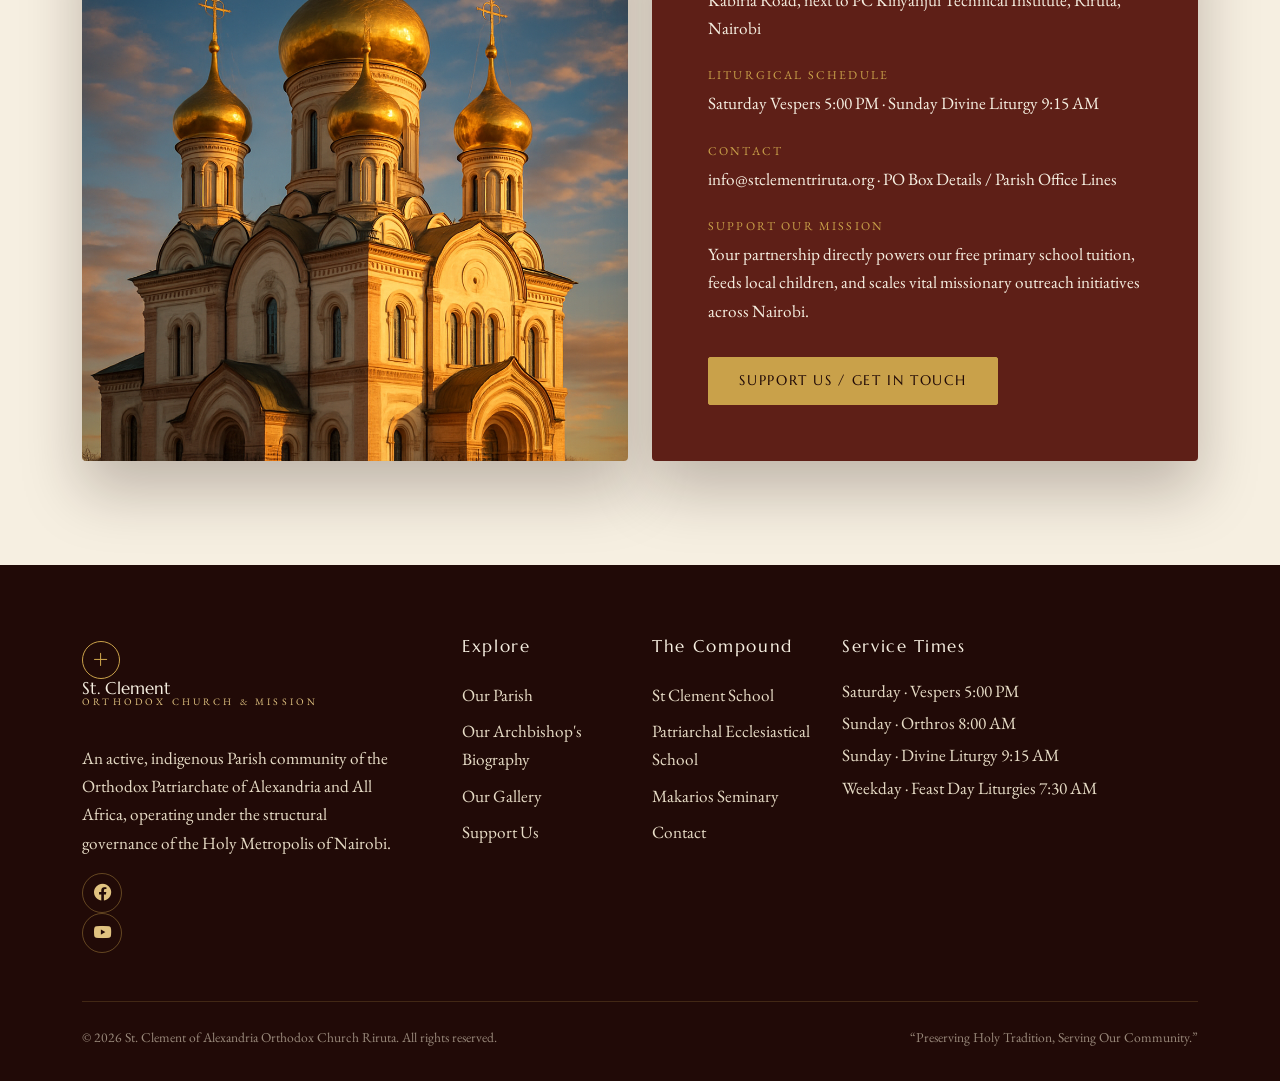
==== commit 94e0bab1: "church" ====
--- a/index.html
+++ b/index.html
@@ -3,7 +3,7 @@
 <head>
   <meta charset="UTF-8" />
   <meta name="viewport" content="width=device-width, initial-scale=1.0" />
-  <title>St. Clement of Alexandria Orthodox Church & Mission – Riruta</title>
+  <title>St. Clement of Alexandria Orthodox Church &amp; Mission – Riruta</title>
   <meta name="description" content="St. Clement of Alexandria Orthodox Church & Mission — preserving Holy Tradition and serving our community in Dagoretti, Nairobi." />
   <meta name="theme-color" content="#3a120d" />
 
@@ -15,17 +15,876 @@
   <link rel="preconnect" href="https://fonts.googleapis.com" />
   <link rel="preconnect" href="https://fonts.gstatic.com" crossorigin />
   <link href="https://fonts.googleapis.com/css2?family=Marcellus&family=EB+Garamond:ital,wght@0,400;0,500;1,400&display=swap" rel="stylesheet" />
-  <!-- Styles -->
-  <link rel="stylesheet" href="/css/style.css" />
+
+  <!-- ===== All CSS merged ===== -->
+  <style>
+    /* ---------- Original style.css ---------- */
+    :root {
+      --mahogany: #5e1f17;
+      --mahogany-deep: #3a120d;
+      --mahogany-darkest: #210a07;
+      --gold: #c9a14a;
+      --gold-soft: #e0c280;
+      --cream: #f6efe1;
+      --cream-dim: #e7dcc6;
+      --ink: #1b0f0c;
+      --shadow: rgba(33, 10, 7, 0.45);
+      --font-display: "Marcellus", serif;
+      --font-body: "EB Garamond", Georgia, serif;
+    }
+    * { box-sizing: border-box; }
+    html { scroll-behavior: smooth; }
+    body {
+      font-family: var(--font-body);
+      color: var(--ink);
+      background-color: var(--cream);
+      font-size: 1.075rem;
+      line-height: 1.65;
+      overflow-x: hidden;
+    }
+    h1, h2, h3, h4, h5, .display-font {
+      font-family: var(--font-display);
+      letter-spacing: 0.02em;
+      font-weight: 400;
+    }
+    a { text-decoration: none; transition: color 0.3s ease, opacity 0.3s ease; }
+    .eyebrow {
+      font-family: var(--font-display);
+      text-transform: uppercase;
+      letter-spacing: 0.38em;
+      font-size: 0.8rem;
+      color: var(--gold);
+      display: inline-block;
+      margin-bottom: 1rem;
+    }
+    .gold-text { color: var(--gold); }
+    .mahogany-bg { background-color: var(--mahogany); }
+    .ornament {
+      display: flex;
+      align-items: center;
+      justify-content: center;
+      gap: 0.85rem;
+      color: var(--gold);
+      margin: 0 auto 1.5rem;
+    }
+    .ornament::before,
+    .ornament::after {
+      content: "";
+      height: 1px;
+      width: 64px;
+      background: linear-gradient(90deg, transparent, var(--gold));
+    }
+    .ornament::after {
+      background: linear-gradient(90deg, var(--gold), transparent);
+    }
+    .ornament .cross {
+      font-size: 1.1rem;
+      transform: translateY(-1px);
+    }
+    .section { padding: 6.5rem 0; }
+    .section-title {
+      font-size: clamp(2rem, 4vw, 3rem);
+      line-height: 1.15;
+      margin-bottom: 1.25rem;
+    }
+
+    /* Navbar */
+    .navbar {
+      transition: background-color 0.4s ease, padding 0.4s ease, box-shadow 0.4s ease;
+      padding-top: 1.1rem;
+      padding-bottom: 1.1rem;
+    }
+    .navbar.at-top { background-color: transparent; }
+    .navbar.scrolled {
+      background-color: var(--mahogany-deep);
+      box-shadow: 0 10px 30px var(--shadow);
+      padding-top: 0.6rem;
+      padding-bottom: 0.6rem;
+    }
+    .navbar-brand {
+      font-family: var(--font-display);
+      color: var(--cream) !important;
+      line-height: 1.05;
+      display: flex;
+      align-items: center;
+      gap: 0.7rem;
+    }
+    .brand-mark {
+      width: 38px; height: 38px;
+      display: grid; place-items: center;
+      border: 1px solid var(--gold);
+      border-radius: 50%;
+      color: var(--gold);
+      font-size: 1.1rem;
+      flex: 0 0 auto;
+    }
+    .brand-text small {
+      display: block;
+      font-family: var(--font-body);
+      font-size: 0.62rem;
+      letter-spacing: 0.32em;
+      text-transform: uppercase;
+      color: var(--gold-soft);
+    }
+    .navbar .nav-link {
+      color: var(--cream-dim) !important;
+      font-family: var(--font-display);
+      letter-spacing: 0.08em;
+      font-size: 0.98rem;
+      margin: 0 0.35rem;
+      position: relative;
+    }
+    .navbar .nav-link::after {
+      content: "";
+      position: absolute;
+      left: 0; bottom: -2px;
+      width: 0; height: 1.5px;
+      background: var(--gold);
+      transition: width 0.3s ease;
+    }
+    .navbar .nav-link:hover::after,
+    .navbar .nav-link.active::after { width: 100%; }
+    .navbar .nav-link:hover,
+    .navbar .nav-link.active { color: var(--cream) !important; }
+    .navbar-toggler {
+      border-color: rgba(201, 161, 74, 0.5);
+    }
+    .navbar-toggler:focus { box-shadow: none; }
+
+    /* Buttons */
+    .btn-gold {
+      background: var(--gold);
+      color: var(--mahogany-darkest);
+      border: 1px solid var(--gold);
+      font-family: var(--font-display);
+      letter-spacing: 0.12em;
+      text-transform: uppercase;
+      font-size: 0.85rem;
+      padding: 0.8rem 1.9rem;
+      border-radius: 2px;
+      transition: all 0.3s ease;
+    }
+    .btn-gold:hover {
+      background: var(--gold-soft);
+      border-color: var(--gold-soft);
+      color: var(--mahogany-darkest);
+      transform: translateY(-2px);
+      box-shadow: 0 12px 24px rgba(201, 161, 74, 0.28);
+    }
+    .btn-outline-cream {
+      background: transparent;
+      color: var(--cream);
+      border: 1px solid rgba(246, 239, 225, 0.55);
+      font-family: var(--font-display);
+      letter-spacing: 0.12em;
+      text-transform: uppercase;
+      font-size: 0.85rem;
+      padding: 0.8rem 1.9rem;
+      border-radius: 2px;
+      transition: all 0.3s ease;
+    }
+    .btn-outline-cream:hover {
+      background: var(--cream);
+      color: var(--mahogany-deep);
+      transform: translateY(-2px);
+    }
+
+    /* Hero */
+    .hero {
+      position: relative;
+      min-height: 100vh;
+      display: flex;
+      align-items: center;
+      color: var(--cream);
+      overflow: hidden;
+    }
+    .hero__bg {
+      position: absolute;
+      inset: 0;
+      background-image: url("/images/hero-interior.png");
+      background-size: cover;
+      background-position: center;
+      transform: scale(1.08);
+      will-change: transform;
+    }
+    .hero__overlay {
+      position: absolute;
+      inset: 0;
+      background:
+        linear-gradient(180deg, rgba(33,10,7,0.78) 0%, rgba(33,10,7,0.42) 45%, rgba(33,10,7,0.85) 100%),
+        radial-gradient(circle at 50% 30%, rgba(94,31,23,0.15), rgba(33,10,7,0.6));
+    }
+    .hero__content {
+      position: relative;
+      z-index: 2;
+      padding: 8rem 0 6rem;
+    }
+    .hero h1 {
+      font-size: clamp(2.8rem, 6.5vw, 5.5rem);
+      line-height: 1.04;
+      text-shadow: 0 4px 30px rgba(0,0,0,0.4);
+      margin-bottom: 1.5rem;
+    }
+    .hero .lead {
+      font-size: clamp(1.05rem, 2vw, 1.4rem);
+      max-width: 620px;
+      color: var(--cream-dim);
+      margin-bottom: 2.4rem;
+    }
+    .hero__scroll {
+      position: absolute;
+      bottom: 2rem;
+      left: 50%;
+      transform: translateX(-50%);
+      z-index: 2;
+      color: var(--gold-soft);
+      font-size: 0.72rem;
+      letter-spacing: 0.3em;
+      text-transform: uppercase;
+      text-align: center;
+    }
+    .hero__scroll .mouse {
+      display: block;
+      width: 22px; height: 36px;
+      border: 1.5px solid var(--gold-soft);
+      border-radius: 12px;
+      margin: 0.6rem auto 0;
+      position: relative;
+    }
+    .hero__scroll .mouse::after {
+      content: "";
+      position: absolute;
+      top: 7px; left: 50%;
+      width: 3px; height: 7px;
+      background: var(--gold-soft);
+      border-radius: 2px;
+      transform: translateX(-50%);
+      animation: scrollDot 1.6s infinite;
+    }
+    @keyframes scrollDot {
+      0% { opacity: 0; transform: translate(-50%, 0); }
+      40% { opacity: 1; }
+      100% { opacity: 0; transform: translate(-50%, 12px); }
+    }
+
+    /* Welcome */
+    .welcome { background: var(--cream); }
+    .welcome__img-wrap {
+      position: relative;
+      padding: 1rem;
+    }
+    .welcome__img-wrap img {
+      width: 100%;
+      border-radius: 3px;
+      box-shadow: 0 30px 60px rgba(33,10,7,0.3);
+    }
+    .welcome__img-wrap::before {
+      content: "";
+      position: absolute;
+      inset: 0;
+      border: 1px solid var(--gold);
+      transform: translate(18px, 18px);
+      z-index: -1;
+    }
+    .lead-paragraph {
+      font-size: 1.3rem;
+      color: var(--mahogany);
+      font-style: italic;
+    }
+
+    /* Services */
+    .services {
+      background: var(--mahogany-deep);
+      color: var(--cream);
+      position: relative;
+    }
+    .service-card {
+      background: rgba(246, 239, 225, 0.04);
+      border: 1px solid rgba(201, 161, 74, 0.25);
+      padding: 2.5rem 1.75rem;
+      height: 100%;
+      border-radius: 3px;
+      transition: transform 0.35s ease, background 0.35s ease, border-color 0.35s ease;
+    }
+    .service-card:hover {
+      transform: translateY(-8px);
+      background: rgba(201, 161, 74, 0.08);
+      border-color: var(--gold);
+    }
+    .service-card .day {
+      font-family: var(--font-display);
+      color: var(--gold);
+      letter-spacing: 0.18em;
+      text-transform: uppercase;
+      font-size: 0.8rem;
+    }
+    .service-card h3 {
+      font-size: 1.6rem;
+      margin: 0.5rem 0 0.25rem;
+    }
+    .service-card .time {
+      font-size: 1.05rem;
+      color: var(--cream-dim);
+    }
+
+    /* Quote band */
+    .quote-band {
+      position: relative;
+      color: var(--cream);
+      text-align: center;
+      padding: 8rem 0;
+      overflow: hidden;
+    }
+    .quote-band__bg {
+      position: absolute;
+      inset: 0;
+      background-image: url("/images/candles.png");
+      background-size: cover;
+      background-position: center;
+      background-attachment: fixed;
+    }
+    .quote-band__overlay {
+      position: absolute;
+      inset: 0;
+      background: linear-gradient(180deg, rgba(33,10,7,0.82), rgba(58,18,13,0.82));
+    }
+    .quote-band .container { position: relative; z-index: 2; }
+    .quote-band blockquote {
+      font-family: var(--font-display);
+      font-size: clamp(1.6rem, 3.5vw, 2.8rem);
+      line-height: 1.4;
+      max-width: 900px;
+      margin: 0 auto 1.5rem;
+    }
+    .quote-band cite {
+      font-style: normal;
+      letter-spacing: 0.2em;
+      text-transform: uppercase;
+      font-size: 0.85rem;
+      color: var(--gold-soft);
+    }
+
+    /* Ministries */
+    .ministries { background: var(--cream); }
+    .ministry-card {
+      background: #fff;
+      border: 1px solid var(--cream-dim);
+      border-radius: 4px;
+      padding: 2.5rem 1.75rem;
+      height: 100%;
+      text-align: center;
+      transition: transform 0.35s ease, box-shadow 0.35s ease, border-color 0.35s ease;
+    }
+    .ministry-card:hover {
+      transform: translateY(-10px);
+      box-shadow: 0 25px 45px rgba(33,10,7,0.15);
+      border-color: var(--gold);
+    }
+    .ministry-card .icon {
+      width: 64px; height: 64px;
+      margin: 0 auto 1.4rem;
+      display: grid; place-items: center;
+      border-radius: 50%;
+      background: var(--mahogany);
+      color: var(--gold);
+      font-size: 1.5rem;
+    }
+    .ministry-card h3 {
+      font-size: 1.4rem;
+      color: var(--mahogany);
+      margin-bottom: 0.6rem;
+    }
+    .ministry-card p { color: #5b4a44; margin-bottom: 0; }
+
+    /* Events */
+    .events { background: var(--mahogany-darkest); color: var(--cream); }
+    .event-row {
+      display: flex;
+      align-items: center;
+      gap: 1.75rem;
+      padding: 1.6rem 0;
+      border-bottom: 1px solid rgba(201, 161, 74, 0.2);
+      transition: padding-left 0.3s ease;
+    }
+    .event-row:hover { padding-left: 0.75rem; }
+    .event-date {
+      flex: 0 0 84px;
+      text-align: center;
+      border: 1px solid var(--gold);
+      border-radius: 3px;
+      padding: 0.6rem 0.3rem;
+      color: var(--gold);
+    }
+    .event-date .d { font-family: var(--font-display); font-size: 1.8rem; line-height: 1; }
+    .event-date .m { font-size: 0.72rem; letter-spacing: 0.2em; text-transform: uppercase; }
+    .event-info h3 { font-size: 1.3rem; margin-bottom: 0.2rem; }
+    .event-info .meta { color: var(--cream-dim); font-size: 0.92rem; }
+
+    /* Visit / CTA */
+    .visit { background: var(--cream); }
+    .visit__card {
+      background: var(--mahogany);
+      color: var(--cream);
+      border-radius: 4px;
+      padding: 3.5rem;
+      box-shadow: 0 30px 60px rgba(33,10,7,0.25);
+    }
+    .visit__card .info-item { margin-bottom: 1.5rem; }
+    .visit__card .info-item .label {
+      color: var(--gold);
+      text-transform: uppercase;
+      letter-spacing: 0.18em;
+      font-size: 0.75rem;
+      display: block;
+      margin-bottom: 0.2rem;
+    }
+    .visit__img {
+      background-image: url("/images/church-exterior.png");
+      background-size: cover;
+      background-position: center;
+      border-radius: 4px;
+      min-height: 420px;
+      box-shadow: 0 30px 60px rgba(33,10,7,0.25);
+    }
+
+    /* Footer */
+    .footer {
+      background: var(--mahogany-darkest);
+      color: var(--cream-dim);
+      padding: 4.5rem 0 2rem;
+    }
+    .footer h5 {
+      color: var(--cream);
+      font-size: 1.05rem;
+      letter-spacing: 0.1em;
+      margin-bottom: 1.2rem;
+    }
+    .footer a { color: var(--cream-dim); display: inline-block; padding: 0.25rem 0; }
+    .footer a:hover { color: var(--gold); }
+    .footer .social a {
+      width: 40px; height: 40px;
+      display: grid; place-items: center;
+      border: 1px solid rgba(201,161,74,0.4);
+      border-radius: 50%;
+      margin-right: 0.6rem;
+      color: var(--gold-soft);
+    }
+    .footer .social a:hover { background: var(--gold); color: var(--mahogany-darkest); }
+    .footer-bottom {
+      border-top: 1px solid rgba(201,161,74,0.2);
+      margin-top: 3rem;
+      padding-top: 1.5rem;
+      font-size: 0.85rem;
+      color: rgba(231, 220, 198, 0.6);
+    }
+
+    /* Back to top */
+    .to-top {
+      position: fixed;
+      right: 1.5rem; bottom: 1.5rem;
+      width: 48px; height: 48px;
+      background: var(--mahogany);
+      color: var(--gold);
+      border: 1px solid var(--gold);
+      border-radius: 50%;
+      display: grid; place-items: center;
+      opacity: 0;
+      visibility: hidden;
+      transform: translateY(15px);
+      transition: all 0.35s ease;
+      z-index: 1030;
+      cursor: pointer;
+    }
+    .to-top.show { opacity: 1; visibility: visible; transform: translateY(0); }
+    .to-top:hover { background: var(--gold); color: var(--mahogany-darkest); }
+
+    /* Scroll reveal */
+    .reveal {
+      opacity: 0;
+      transform: translateY(40px);
+      transition: opacity 0.8s ease, transform 0.8s ease;
+    }
+    .reveal.visible { opacity: 1; transform: translateY(0); }
+
+    /* ---------- Page-specific styles ---------- */
+
+    /* ecclesiastical.html extra */
+    .curriculum-list {
+      list-style: none;
+      padding: 0;
+      margin: 0;
+    }
+    .curriculum-list li {
+      display: flex;
+      align-items: flex-start;
+      gap: 0.75rem;
+      padding: 0.6rem 0;
+      border-bottom: 1px solid rgba(0,0,0,0.04);
+      font-size: 1rem;
+      line-height: 1.6;
+      color: #333;
+    }
+    .curriculum-list li:last-child { border-bottom: none; }
+    .curriculum-list li i {
+      color: var(--gold);
+      margin-top: 0.2rem;
+      font-size: 0.9rem;
+      flex-shrink: 0;
+    }
+    .curriculum-card {
+      background: #fff;
+      border-radius: 4px;
+      padding: 2rem 1.75rem;
+      height: 100%;
+      border: 1px solid var(--cream-dim);
+      box-shadow: 0 8px 24px rgba(0,0,0,0.04);
+      transition: transform 0.3s ease, box-shadow 0.3s ease;
+    }
+    .curriculum-card:hover {
+      transform: translateY(-6px);
+      box-shadow: 0 20px 40px rgba(0,0,0,0.08);
+      border-color: var(--gold);
+    }
+    .curriculum-card h3 {
+      font-family: var(--font-display);
+      font-size: 1.4rem;
+      color: var(--mahogany);
+      display: flex;
+      align-items: center;
+      gap: 0.75rem;
+      border-bottom: 1px solid rgba(201, 161, 74, 0.2);
+      padding-bottom: 1rem;
+      margin-bottom: 1rem;
+    }
+    .curriculum-card h3 i {
+      color: var(--gold);
+      font-size: 1.2rem;
+    }
+
+    /* gallery.html extra */
+    .gallery-tabs {
+      border: none;
+      justify-content: center;
+      gap: 0.5rem;
+      margin-bottom: 3rem;
+      flex-wrap: wrap;
+    }
+    .gallery-tabs .nav-link {
+      font-family: var(--font-display);
+      font-size: 0.85rem;
+      letter-spacing: 0.08em;
+      text-transform: uppercase;
+      color: var(--ink) !important;
+      border: 1px solid transparent !important;
+      padding: 0.6rem 1.8rem !important;
+      border-radius: 40px;
+      transition: all 0.3s ease;
+      background: transparent;
+      opacity: 0.6;
+    }
+    .gallery-tabs .nav-link:hover {
+      opacity: 1;
+      color: var(--mahogany) !important;
+      background: rgba(201, 161, 74, 0.08);
+      border-color: var(--gold) !important;
+    }
+    .gallery-tabs .nav-link.active {
+      opacity: 1;
+      color: #fff !important;
+      background: var(--mahogany) !important;
+      border-color: var(--gold) !important;
+      box-shadow: 0 8px 24px rgba(58, 18, 13, 0.2);
+    }
+    .gallery-item {
+      position: relative;
+      overflow: hidden;
+      border-radius: 4px;
+      background: #fff;
+      border: 1px solid var(--cream-dim);
+      box-shadow: 0 8px 24px rgba(0,0,0,0.04);
+      transition: transform 0.35s ease, box-shadow 0.35s ease;
+      cursor: pointer;
+    }
+    .gallery-item:hover {
+      transform: translateY(-6px);
+      box-shadow: 0 20px 40px rgba(0,0,0,0.08);
+      border-color: var(--gold);
+    }
+    .gallery-img-wrapper {
+      position: relative;
+      width: 100%;
+      padding-top: 75%;
+      overflow: hidden;
+      background: var(--mahogany-darkest);
+    }
+    .gallery-img-wrapper img {
+      position: absolute;
+      top: 0; left: 0;
+      width: 100%; height: 100%;
+      object-fit: cover;
+      transition: transform 0.6s cubic-bezier(0.22, 1, 0.36, 1);
+    }
+    .gallery-item:hover .gallery-img-wrapper img {
+      transform: scale(1.06);
+    }
+    .gallery-overlay {
+      position: absolute;
+      bottom: 0; left: 0; right: 0;
+      padding: 1.8rem 1.5rem 1.5rem;
+      background: linear-gradient(to top, rgba(0,0,0,0.85) 0%, rgba(0,0,0,0.2) 60%, transparent 100%);
+    }
+    .gallery-overlay h4 {
+      color: #fff;
+      font-family: var(--font-display);
+      font-size: 1.1rem;
+      margin: 0 0 2px;
+      font-weight: 400;
+    }
+    .gallery-overlay p {
+      color: var(--gold-soft);
+      font-size: 0.75rem;
+      margin: 0;
+      text-transform: uppercase;
+      letter-spacing: 0.06em;
+      opacity: 0.8;
+    }
+    /* Lightbox modal overrides */
+    .modal-content {
+      background: transparent;
+      border: none;
+    }
+    .modal-body {
+      position: relative;
+      padding: 0;
+    }
+    .modal-body img {
+      width: 100%;
+      height: auto;
+      border-radius: 4px;
+      border: 3px solid var(--gold);
+      box-shadow: 0 40px 80px rgba(0,0,0,0.5);
+    }
+    .lightbox-close {
+      position: absolute;
+      top: -48px;
+      right: 0;
+      background: rgba(255,255,255,0.06);
+      backdrop-filter: blur(8px);
+      border: 1px solid rgba(255,255,255,0.1);
+      color: #fff;
+      font-size: 1.6rem;
+      width: 44px; height: 44px;
+      border-radius: 50%;
+      display: flex; align-items: center; justify-content: center;
+      transition: all 0.3s ease;
+      cursor: pointer;
+    }
+    .lightbox-close:hover {
+      background: rgba(255,255,255,0.12);
+      transform: rotate(90deg);
+    }
+
+    /* school.html extra */
+    .stat-box {
+      background: #fff;
+      border: 1px solid var(--cream-dim);
+      border-radius: 4px;
+      padding: 2rem 1rem;
+      text-align: center;
+      height: 100%;
+      transition: transform 0.35s ease, box-shadow 0.35s ease, border-color 0.35s ease;
+      box-shadow: 0 8px 24px rgba(0,0,0,0.04);
+    }
+    .stat-box:hover {
+      transform: translateY(-6px);
+      box-shadow: 0 20px 40px rgba(0,0,0,0.08);
+      border-color: var(--gold);
+    }
+    .stat-number {
+      font-family: var(--font-display);
+      font-size: 2.8rem;
+      font-weight: 400;
+      color: var(--mahogany);
+      line-height: 1.1;
+      margin-bottom: 0.2rem;
+    }
+    .stat-label {
+      font-size: 0.75rem;
+      text-transform: uppercase;
+      letter-spacing: 0.08em;
+      font-weight: 600;
+      color: #777;
+    }
+    .cta-box {
+      background: var(--mahogany);
+      color: var(--cream);
+      border-radius: 4px;
+      padding: 3.5rem 3rem;
+      text-align: center;
+      position: relative;
+      overflow: hidden;
+      border: 1px solid rgba(201, 161, 74, 0.15);
+    }
+    .cta-box::before {
+      content: "✙";
+      position: absolute;
+      right: -20px;
+      bottom: -40px;
+      font-size: 16rem;
+      opacity: 0.04;
+      color: var(--gold);
+      pointer-events: none;
+    }
+    .cta-box h3 {
+      font-family: var(--font-display);
+      font-size: 2rem;
+      color: #fff;
+      margin-bottom: 1rem;
+    }
+    .cta-box p {
+      color: rgba(255,255,255,0.75);
+      font-size: 1.05rem;
+      max-width: 700px;
+      margin: 0 auto 2rem;
+      line-height: 1.7;
+    }
+
+    /* support.html extra */
+    .payment-details {
+      list-style: none;
+      padding: 0;
+      margin: 0;
+    }
+    .payment-details li {
+      display: flex;
+      justify-content: space-between;
+      padding: 0.75rem 0;
+      border-bottom: 1px solid rgba(0,0,0,0.04);
+      font-size: 0.95rem;
+    }
+    .payment-details li:last-child { border-bottom: none; }
+    .payment-label {
+      font-weight: 500;
+      color: #666;
+    }
+    .payment-value {
+      font-weight: 600;
+      color: var(--ink);
+      text-align: right;
+    }
+    .payment-value.mpesa-accent { color: #4baf4f; }
+    .payment-value.font-monospace {
+      font-family: 'EB Garamond', monospace;
+      font-weight: 600;
+      letter-spacing: 0.05em;
+    }
+    .support-card .small-note {
+      font-size: 0.85rem;
+      color: #777;
+      margin-top: 1rem;
+      padding-top: 1rem;
+      border-top: 1px solid rgba(0,0,0,0.04);
+      width: 100%;
+    }
+    .support-card .small-note i { color: var(--gold); }
+    .support-card .small-note strong { color: var(--mahogany); }
+    .support-card .subtitle {
+      font-size: 0.8rem;
+      text-transform: uppercase;
+      letter-spacing: 0.06em;
+      color: var(--gold);
+      font-weight: 600;
+      margin-bottom: 1rem;
+    }
+    .info-card {
+      background: #fff;
+      border-radius: 4px;
+      padding: 2rem 1.75rem;
+      height: 100%;
+      border: 1px solid var(--cream-dim);
+      box-shadow: 0 8px 24px rgba(0,0,0,0.04);
+      transition: transform 0.35s ease, box-shadow 0.35s ease, border-color 0.35s ease;
+    }
+    .info-card:hover {
+      transform: translateY(-6px);
+      box-shadow: 0 20px 40px rgba(0,0,0,0.08);
+      border-color: var(--gold);
+    }
+    .info-card h3 {
+      font-family: var(--font-display);
+      font-size: 1.4rem;
+      color: var(--mahogany);
+      display: flex;
+      align-items: center;
+      gap: 0.75rem;
+      border-bottom: 1px solid rgba(201, 161, 74, 0.15);
+      padding-bottom: 1rem;
+      margin-bottom: 1.25rem;
+    }
+    .info-card h3 i {
+      font-size: 1.3rem;
+      color: var(--gold);
+    }
+    .info-card p {
+      font-size: 0.95rem;
+      color: #555;
+      margin-bottom: 1.25rem;
+    }
+
+    /* ---------- Responsive ---------- */
+    @media (max-width: 991.98px) {
+      .navbar-collapse {
+        background: var(--mahogany-deep);
+        margin-top: 1rem;
+        padding: 1rem 1.25rem;
+        border-radius: 4px;
+        border: 1px solid rgba(201,161,74,0.25);
+      }
+      .quote-band__bg { background-attachment: scroll; }
+      .visit__card { padding: 2.25rem; }
+    }
+    @media (max-width: 575.98px) {
+      .section { padding: 4.5rem 0; }
+      .event-row { gap: 1rem; }
+      .stat-number { font-size: 2rem; }
+      .cta-box { padding: 2.5rem 1.5rem; }
+      .cta-box h3 { font-size: 1.5rem; }
+      .payment-details li {
+        flex-direction: column;
+        align-items: flex-start;
+        gap: 4px;
+      }
+      .payment-value { text-align: left; }
+      .support-card { padding: 1.75rem 1.25rem !important; }
+      .info-card { padding: 1.5rem 1.25rem; }
+      .gallery-tabs .nav-link {
+        padding: 0.4rem 1rem !important;
+        font-size: 0.75rem;
+      }
+      .gallery-overlay {
+        padding: 1rem 0.8rem 0.8rem;
+      }
+      .gallery-overlay h4 { font-size: 0.95rem; }
+      .gallery-overlay p { font-size: 0.65rem; }
+    }
+
+    /* ---------- SPA page containers ---------- */
+    .page {
+      display: none; /* hidden by default */
+    }
+    .page.active {
+      display: block; /* shown when active */
+    }
+  </style>
 </head>
 <body>
 
-
-
-  <!-- ===== Navbar ===== -->
+  <!-- ============================================================ -->
+  <!-- ===== NAVBAR (shared across all pages) ===== -->
+  <!-- ============================================================ -->
   <nav class="navbar navbar-expand-lg fixed-top at-top" id="mainNav">
     <div class="container">
-      <a class="navbar-brand" href="/index.html">
+      <a class="navbar-brand" href="#home">
         <span class="brand-mark"><i class="bi bi-plus-lg"></i></span>
         <span class="brand-text">
           St. Clement
@@ -37,248 +896,1334 @@
       </button>
       <div class="collapse navbar-collapse" id="navMenu">
         <ul class="navbar-nav ms-auto align-items-lg-center">
-          <li class="nav-item"><a class="nav-link active" href="#home">Home</a></li>
-          <li class="nav-item"><a class="nav-link" href="#welcome">About</a></li>
-          <li class="nav-item"><a class="nav-link" href="#services">Services</a></li>
-          <li class="nav-item"><a class="nav-link" href="#ministries">Ministries</a></li>
-          <li class="nav-item"><a class="nav-link" href="#events">Campus</a></li>
-          <li class="nav-item ms-lg-3"><a class="btn btn-gold" href="#visit">Plan a Visit</a></li>
+          <li class="nav-item"><a class="nav-link" href="#home">Home</a></li>
+          <li class="nav-item"><a class="nav-link" href="#biography">Biography</a></li>
+          <li class="nav-item"><a class="nav-link" href="#campus">Campus</a></li>
+          <li class="nav-item"><a class="nav-link" href="#school">School</a></li>
+          <li class="nav-item"><a class="nav-link" href="#ecclesiastical">Ecclesiastical</a></li>
+          <li class="nav-item"><a class="nav-link" href="#gallery">Gallery</a></li>
+          <li class="nav-item"><a class="nav-link" href="#support">Support</a></li>
+          <li class="nav-item ms-lg-3">
+            <a class="btn btn-gold" id="planVisitBtn" href="#">Plan a Visit</a>
+          </li>
         </ul>
       </div>
     </div>
   </nav>
 
-  <!-- ===== Hero ===== -->
-  <header class="hero" id="home">
-    <div class="hero__bg" id="heroBg"></div>
-    <div class="hero__overlay"></div>
-    <div class="container hero__content">
-      <div class="row">
-        <div class="col-lg-9">
-          <span class="eyebrow reveal">Archdiocese of Nairobi</span>
-          <h1 class="reveal">Preserving Holy Tradition,<br>Serving Our Community</h1>
-          <p class="lead reveal">
-            Rooted in the ancient Christian Faith of the Holy Orthodox Church of Alexandria, St. Clement in Riruta is a vibrant beacon of worship, education, and holistic empowerment in Dagoretti.
-          </p>
-          <div class="d-flex flex-wrap gap-3 reveal">
-            <a href="#services" class="btn btn-gold">Service Times</a>
-            <a href="#welcome" class="btn btn-outline-cream">Explore Our Mission</a>
-          </div>
+  <!-- ============================================================ -->
+  <!-- ===== PAGE CONTAINERS ===== -->
+  <!-- ============================================================ -->
+
+  <!-- ===== PAGE: HOME (index) ===== -->
+  <div class="page active" id="page-home">
+    <!-- Hero -->
+    <header class="hero" id="home">
+      <div class="hero__bg" id="heroBgHome"></div>
+      <div class="hero__overlay"></div>
+      <div class="container hero__content">
+        <div class="row">
+          <div class="col-lg-9">
+            <span class="eyebrow reveal">Archdiocese of Nairobi</span>
+            <h1 class="reveal">Preserving Holy Tradition,<br>Serving Our Community</h1>
+            <p class="lead reveal">
+              Rooted in the ancient Christian Faith of the Holy Orthodox Church of Alexandria, St. Clement in Riruta is a vibrant beacon of worship, education, and holistic empowerment in Dagoretti.
+            </p>
+            <div class="d-flex flex-wrap gap-3 reveal">
+              <a href="#services-home" class="btn btn-gold">Service Times</a>
+              <a href="#welcome-home" class="btn btn-outline-cream">Explore Our Mission</a>
+            </div>
+          </div>
+        </div>
+      </div>
+      <div class="hero__scroll d-none d-md-block">
+        Scroll
+        <span class="mouse"></span>
+      </div>
+    </header>
+
+    <!-- Welcome -->
+    <section class="section welcome" id="welcome-home">
+      <div class="container">
+        <div class="row align-items-center g-5">
+          <div class="col-lg-6 reveal">
+            <div class="welcome__img-wrap">
+              <img src="/images/icon-detail.png" alt="A traditional Byzantine icon with gold leaf halo" />
+            </div>
+          </div>
+          <div class="col-lg-6 reveal">
+            <span class="eyebrow">Our Foundation</span>
+            <h2 class="section-title">The Mission at Riruta</h2>
+            <p class="lead-paragraph">
+              An active, indigenous Parish community of the Orthodox Patriarchate of Alexandria and All Africa.
+            </p>
+            <p>
+              Operating under the structural governance of the Holy Metropolis of Nairobi, St. Clement keeps unchanged historical apostolic frameworks alive today through liturgical and sacramental prayer.
+            </p>
+            <p>
+              Beyond worship, the mission provides comprehensive structural interventions to lift families up within Riruta-Satellite neighborhoods through foundational primary education and daily nutrition programs.
+            </p>
+            <a href="#events-home" class="btn btn-gold mt-2">Explore the Campus</a>
+          </div>
+        </div>
+      </div>
+    </section>
+
+    <!-- Service Times -->
+    <section class="section services" id="services-home">
+      <div class="container">
+        <div class="text-center mb-5 reveal">
+          <div class="ornament"><i class="bi bi-plus-lg cross"></i></div>
+          <span class="eyebrow">The Rhythm of Prayer</span>
+          <h2 class="section-title">Liturgical Services</h2>
+        </div>
+        <div class="row g-4">
+          <div class="col-md-6 col-lg-3 reveal">
+            <div class="service-card">
+              <span class="day">Saturday</span>
+              <h3>Saturday Vespers</h3>
+              <p class="time">5:00 – 6:00 PM</p>
+              <p class="mb-0 small">Evening communal prayer inside the early Church framework.</p>
+            </div>
+          </div>
+          <div class="col-md-6 col-lg-3 reveal">
+            <div class="service-card">
+              <span class="day">Sunday</span>
+              <h3>Orthros (Matins)</h3>
+              <p class="time">8:00 – 9:15 AM</p>
+              <p class="mb-0 small">Morning preparation hymns and prayers.</p>
+            </div>
+          </div>
+          <div class="col-md-6 col-lg-3 reveal">
+            <div class="service-card">
+              <span class="day">Sunday</span>
+              <h3>Divine Liturgy</h3>
+              <p class="time">9:15 – 11:30 AM</p>
+              <p class="mb-0 small">Eucharistic worship and ancient Christian liturgy.</p>
+            </div>
+          </div>
+          <div class="col-md-6 col-lg-3 reveal">
+            <div class="service-card">
+              <span class="day">Weekday</span>
+              <h3>Feast Day Liturgies</h3>
+              <p class="time">7:30 – 9:30 AM</p>
+              <p class="mb-0 small">Celebrating liturgical feasts throughout the year.</p>
+            </div>
+          </div>
+        </div>
+        <div class="text-center mt-5 reveal">
+          <a href="#visit-home" class="btn btn-outline-cream">Plan Your Visit</a>
+        </div>
+      </div>
+    </section>
+
+    <!-- Quote band -->
+    <section class="quote-band">
+      <div class="quote-band__bg" aria-hidden="true"></div>
+      <div class="quote-band__overlay" aria-hidden="true"></div>
+      <div class="container reveal">
+        <div class="ornament"><i class="bi bi-plus-lg cross"></i></div>
+        <blockquote>
+          &ldquo;Experience the divine beauty and spiritual fullness of ancient Eastern Christian worship.&rdquo;
+        </blockquote>
+        <cite>— Eucharistic Worship Pillar</cite>
+      </div>
+    </section>
+
+    <!-- Ministries -->
+    <section class="section ministries" id="ministries-home">
+      <div class="container">
+        <div class="text-center mb-5 reveal">
+          <div class="ornament"><i class="bi bi-plus-lg cross"></i></div>
+          <span class="eyebrow">Walk Together in Faith</span>
+          <h2 class="section-title">Parish &amp; School Impact</h2>
+        </div>
+        <div class="row g-4">
+          <div class="col-md-6 col-lg-3 reveal">
+            <div class="ministry-card">
+              <div class="icon"><i class="bi bi-book"></i></div>
+              <h3>St. Clement School</h3>
+              <p>Founded in September 2002. Providing exceptional, entirely 100% free foundational primary education.</p>
+            </div>
+          </div>
+          <div class="col-md-6 col-lg-3 reveal">
+            <div class="ministry-card">
+              <div class="icon"><i class="bi bi-heart-pulse"></i></div>
+              <h3>Free Student Care</h3>
+              <p>Ensuring essential school uniforms and consistent medical care to underprivileged community children.</p>
+            </div>
+          </div>
+          <div class="col-md-6 col-lg-3 reveal">
+            <div class="ministry-card">
+              <div class="icon"><i class="bi bi-heart"></i></div>
+              <h3>Daily Feeding Program</h3>
+              <p>Serving nutritious hot breakfasts and lunches every single school day to hundreds of students.</p>
+            </div>
+          </div>
+          <div class="col-md-6 col-lg-3 reveal">
+            <div class="ministry-card">
+              <div class="icon"><i class="bi bi-people"></i></div>
+              <h3>Community Growth</h3>
+              <p>Active structural interventions supporting over 450+ active students and breaking dependency traps.</p>
+            </div>
+          </div>
+        </div>
+      </div>
+    </section>
+
+    <!-- Events (Campus highlights) -->
+    <section class="section events" id="events-home">
+      <div class="container">
+        <div class="row g-5 align-items-center">
+          <div class="col-lg-5 reveal">
+            <span class="eyebrow">The Compound Centers</span>
+            <h2 class="section-title">A Pan-African Center of Theological Learning</h2>
+            <p class="mb-4">Our compound on Kabiria Road houses critical foundational arms of the wider Orthodox Church in Africa. This strategic alignment transforms our local parish context into a world-class center that actively shapes leaders.</p>
+            <a href="#visit-home" class="btn btn-gold">Make a Donation</a>
+          </div>
+          <div class="col-lg-7 reveal">
+            <div class="event-row">
+              <div class="event-info">
+                <h3>Orthodox College of Africa</h3>
+                <div class="meta">Co-located campus institution training professional educators and leaders.</div>
+              </div>
+            </div>
+            <div class="event-row">
+              <div class="event-info">
+                <h3>Patriarchal Ecclesiastical School</h3>
+                <div class="meta">Dedicated theological learning facility named after Archbishop Makarios III.</div>
+              </div>
+            </div>
+            <div class="event-row">
+              <div class="event-info">
+                <h3>Archbishop Makarios Seminary</h3>
+                <div class="meta">Actively shaping and training Orthodox seminarians from all corners of the continent.</div>
+              </div>
+            </div>
+          </div>
+        </div>
+      </div>
+    </section>
+
+    <!-- Visit / CTA -->
+    <section class="section visit" id="visit-home">
+      <div class="container">
+        <div class="text-center mb-5 reveal">
+          <div class="ornament"><i class="bi bi-plus-lg cross"></i></div>
+          <span class="eyebrow">We Would Love to Meet You</span>
+          <h2 class="section-title">Location &amp; Connection</h2>
+        </div>
+        <div class="row g-4 align-items-stretch">
+          <div class="col-lg-6 reveal">
+            <div class="visit__img h-100" role="img" aria-label="Exterior of St. Clement Orthodox Church & Mission"></div>
+          </div>
+          <div class="col-lg-6 reveal">
+            <div class="visit__card h-100">
+              <div class="info-item">
+                <span class="label">Location</span>
+                Kabiria Road, next to PC Kinyanjui Technical Institute, Riruta, Nairobi
+              </div>
+              <div class="info-item">
+                <span class="label">Liturgical Schedule</span>
+                Saturday Vespers 5:00 PM · Sunday Divine Liturgy 9:15 AM
+              </div>
+              <div class="info-item">
+                <span class="label">Contact</span>
+                info@stclementriruta.org · PO Box Details / Parish Office Lines
+              </div>
+              <div class="info-item">
+                <span class="label">Support Our Mission</span>
+                Your partnership directly powers our free primary school tuition, feeds local children, and scales vital missionary outreach initiatives across Nairobi.
+              </div>
+              <a href="mailto:info@stclementriruta.org" class="btn btn-gold mt-2">Support Us / Get in Touch</a>
+            </div>
+          </div>
+        </div>
+      </div>
+    </section>
+  </div><!-- /page-home -->
+
+
+  <!-- ===== PAGE: BIOGRAPHY ===== -->
+  <div class="page" id="page-biography">
+    <!-- Hero -->
+    <header class="hero" id="hero-biography">
+      <div class="hero__bg" id="heroBgBiography"></div>
+      <div class="hero__overlay"></div>
+      <div class="container hero__content">
+        <div class="row">
+          <div class="col-lg-9">
+            <span class="eyebrow reveal">A Life of Faith &amp; Mission</span>
+            <h1 class="reveal">Archbishop Makarios<br>Tillyrides</h1>
+            <p class="lead reveal">
+              Archbishop of Nairobi and Exarch of All Eastern Africa — a visionary leader who has spent nearly five decades building the Orthodox Church in Kenya and across the continent.
+            </p>
+            <div class="d-flex flex-wrap gap-3 reveal">
+              <a href="#biography-details" class="btn btn-gold">Read His Story</a>
+              <a href="#legacy-biography" class="btn btn-outline-cream">Explore His Legacy</a>
+            </div>
+          </div>
+        </div>
+      </div>
+      <div class="hero__scroll d-none d-md-block">
+        Scroll
+        <span class="mouse"></span>
+      </div>
+    </header>
+
+    <!-- Biography details (welcome) -->
+    <section class="section welcome" id="biography-details">
+      <div class="container">
+        <div class="row align-items-center g-5">
+          <div class="col-lg-6 reveal">
+            <div class="welcome__img-wrap">
+              <img src="https://scontent-mba2-1.xx.fbcdn.net/v/t39.99422-6/772108962_28532346289696554_2658013753108925784_n.png?stp=dst-jpg_tt6&cstp=mx1066x1600&ctp=s1066x1600&_nc_cat=108&ccb=1-7&_nc_sid=833d8c&_nc_ohc=3yH2z-oSoTUQ7kNvwHWFP1K&_nc_oc=AdrRKEum44HlF5aK0KFHZw-FgIf12kqrBZw8ecBKEia4HhHvHwohiM89B6tkR9KG05k&_nc_zt=14&_nc_ht=scontent-mba2-1.xx&_nc_gid=OzvnQaG5sWixq0sFAF4Epg&_nc_ss=7b289&oh=00_AQEDduw1q-VGo2VBnWy6wkFo2torhJm1XHyUdJ3mXar3sw&oe=6A8BC1FB" alt="Byzantine icon with gold leaf halo" />
+            </div>
+          </div>
+          <div class="col-lg-6 reveal">
+            <span class="eyebrow">His Eminence</span>
+            <h2 class="section-title">Archbishop Makarios of Nairobi</h2>
+            <p class="lead-paragraph">
+              Born Andreas Tillyrides in Limassol, Cyprus, on April 18, 1945, he is a Cypriot bishop of the Greek Orthodox Church of Alexandria.[reference:0]
+            </p>
+            <p>
+              His journey from a small Mediterranean island to the heart of Africa is a story of divine calling, scholarly excellence, and unwavering commitment to the Orthodox faith. After completing his PhD in Church History at Oxford University under the supervision of Bishop Kallistos Ware, he was sent to Nairobi in 1977 by Archbishop Makarios III of Cyprus to establish a Patriarchal Seminary in Riruta.[reference:1][reference:2]
+            </p>
+            <p>
+              Though he arrived as a layman, his heart was immediately stirred. As he later reflected: <em>“A longing to stay and serve, a desire to know the people of the land.”</em>[reference:3] That longing became a lifelong mission.
+            </p>
+            <a href="#legacy-biography" class="btn btn-gold mt-2">Discover His Legacy</a>
+          </div>
+        </div>
+      </div>
+    </section>
+
+    <!-- Personal Details (services style) -->
+    <section class="section services" id="details-biography">
+      <div class="container">
+        <div class="text-center mb-5 reveal">
+          <div class="ornament"><i class="bi bi-plus-lg cross"></i></div>
+          <span class="eyebrow">A Scholar &amp; Pastor</span>
+          <h2 class="section-title">Personal Details &amp; Education</h2>
+        </div>
+        <div class="row g-4">
+          <div class="col-md-6 col-lg-4 reveal">
+            <div class="service-card">
+              <span class="day">Birth</span>
+              <h3>Andreas Tillyrides</h3>
+              <p class="time">April 18, 1945 · Limassol, Cyprus</p>
+              <p class="mb-0 small">Native Greek speaker; fluent in English, French, Russian, Italian, and multiple African dialects.[reference:4]</p>
+            </div>
+          </div>
+          <div class="col-md-6 col-lg-4 reveal">
+            <div class="service-card">
+              <span class="day">Theological Formation</span>
+              <h3>St. Sergius Institute, Paris</h3>
+              <p class="time">1968 – 1972</p>
+              <p class="mb-0 small">Studied Theology while also attending the Collège de France and the École Pratique des Hautes Études.[reference:5]</p>
+            </div>
+          </div>
+          <div class="col-md-6 col-lg-4 reveal">
+            <div class="service-card">
+              <span class="day">Doctorate</span>
+              <h3>Oxford University</h3>
+              <p class="time">PhD in Church History · 1976</p>
+              <p class="mb-0 small">Under the supervision of Bishop Kallistos Ware. Later pursued post-doctoral research at Louvain University in Belgium.[reference:6][reference:7]</p>
+            </div>
+          </div>
+        </div>
+      </div>
+    </section>
+
+    <!-- Quote band -->
+    <section class="quote-band">
+      <div class="quote-band__bg" aria-hidden="true"></div>
+      <div class="quote-band__overlay" aria-hidden="true"></div>
+      <div class="container reveal">
+        <div class="ornament"><i class="bi bi-plus-lg cross"></i></div>
+        <blockquote>
+          &ldquo;I chose to love. I chose to forgive. And in doing so, I discovered the greatest joy: that true peace comes from a heart that holds no grudges.&rdquo;
+        </blockquote>
+        <cite>— Archbishop Makarios, on his 80th birthday[reference:8]</cite>
+      </div>
+    </section>
+
+    <!-- Key Milestones (ministries style) -->
+    <section class="section ministries" id="legacy-biography">
+      <div class="container">
+        <div class="text-center mb-5 reveal">
+          <div class="ornament"><i class="bi bi-plus-lg cross"></i></div>
+          <span class="eyebrow">A Life of Service</span>
+          <h2 class="section-title">Key Milestones</h2>
+        </div>
+        <div class="row g-4">
+          <div class="col-md-6 col-lg-3 reveal">
+            <div class="ministry-card">
+              <div class="icon"><i class="bi bi-building"></i></div>
+              <h3>1977</h3>
+              <p>Sent to Nairobi by Archbishop Makarios III to establish the Patriarchal Seminary in Riruta.[reference:9]</p>
+            </div>
+          </div>
+          <div class="col-md-6 col-lg-3 reveal">
+            <div class="ministry-card">
+              <div class="icon"><i class="bi bi-translate"></i></div>
+              <h3>1981–1992</h3>
+              <p>General Dean of the Patriarchal Seminary; developed liturgy translations for 15+ African languages.[reference:10]</p>
+            </div>
+          </div>
+          <div class="col-md-6 col-lg-3 reveal">
+            <div class="ministry-card">
+              <div class="icon"><i class="bi bi-star"></i></div>
+              <h3>July 1992</h3>
+              <p>Tonsured a monk, ordained deacon and priest, and consecrated first Bishop of Riruta — all in one week.[reference:11][reference:12]</p>
+            </div>
+          </div>
+          <div class="col-md-6 col-lg-3 reveal">
+            <div class="ministry-card">
+              <div class="icon"><i class="bi bi-globe"></i></div>
+              <h3>1998 – 2001</h3>
+              <p>Elected Archbishop of Zimbabwe (1998) and later transferred to the See of Nairobi as Archbishop of Kenya (2001).[reference:13]</p>
+            </div>
+          </div>
+        </div>
+      </div>
+    </section>
+
+    <!-- Legacy & Writings (events style) -->
+    <section class="section events" id="writings-biography">
+      <div class="container">
+        <div class="row g-5 align-items-center">
+          <div class="col-lg-5 reveal">
+            <span class="eyebrow">His Enduring Impact</span>
+            <h2 class="section-title">Legacy &amp; Writings</h2>
+            <p class="mb-4">
+              Under Archbishop Makarios' direction, the Orthodox Church has translated liturgical texts into languages that had never been written before.[reference:14] He oversaw the consecration of the first two native Kenyan bishops: Athanasius (Akunda) of Kisumu in 2015 and Neophytos (Kongai) of Nyeri in 2016.[reference:15]
+            </p>
+            <p class="mb-4">
+              He has authored hundreds of theological and scientific articles and has been a member of international theological dialogues with the Roman Catholic Church, the Reformed, and the Lutherans.[reference:16][reference:17]
+            </p>
+            <a href="#visit-biography" class="btn btn-gold">Support Our Mission</a>
+          </div>
+          <div class="col-lg-7 reveal">
+            <div class="event-row">
+              <div class="event-info">
+                <h3>Translator of the Faith</h3>
+                <div class="meta">Translated Orthodox liturgy into over 15 African languages, including some previously unwritten dialects.[reference:18]</div>
+              </div>
+            </div>
+            <div class="event-row">
+              <div class="event-info">
+                <h3>Builder of Institutions</h3>
+                <div class="meta">Founded St. Clement School (2002), the Patriarchal Seminary, and nurtured the Orthodox College of Africa and Makarios Seminary.</div>
+              </div>
+            </div>
+            <div class="event-row">
+              <div class="event-info">
+                <h3>Father of African Orthodoxy</h3>
+                <div class="meta">Consecrated the first native Kenyan bishops, ensuring the future of the Orthodox Church in Africa is led by African clergy.[reference:19]</div>
+              </div>
+            </div>
+          </div>
+        </div>
+      </div>
+    </section>
+
+    <!-- Visit / CTA -->
+    <section class="section visit" id="visit-biography">
+      <div class="container">
+        <div class="text-center mb-5 reveal">
+          <div class="ornament"><i class="bi bi-plus-lg cross"></i></div>
+          <span class="eyebrow">We Would Love to Meet You</span>
+          <h2 class="section-title">Location &amp; Connection</h2>
+        </div>
+        <div class="row g-4 align-items-stretch">
+          <div class="col-lg-6 reveal">
+            <div class="visit__img h-100" role="img" aria-label="Exterior of St. Clement Orthodox Church & Mission"></div>
+          </div>
+          <div class="col-lg-6 reveal">
+            <div class="visit__card h-100">
+              <div class="info-item">
+                <span class="label">Location</span>
+                Kabiria Road, next to PC Kinyanjui Technical Institute, Riruta, Nairobi
+              </div>
+              <div class="info-item">
+                <span class="label">Liturgical Schedule</span>
+                Saturday Vespers 5:00 PM · Sunday Divine Liturgy 9:15 AM
+              </div>
+              <div class="info-item">
+                <span class="label">Contact</span>
+                info@stclementriruta.org · PO Box Details / Parish Office Lines
+              </div>
+              <div class="info-item">
+                <span class="label">Support Our Mission</span>
+                Your partnership directly powers our free primary school tuition, feeds local children, and scales vital missionary outreach initiatives across Nairobi.
+              </div>
+              <a href="mailto:info@stclementriruta.org" class="btn btn-gold mt-2">Support Us / Get in Touch</a>
+            </div>
+          </div>
+        </div>
+      </div>
+    </section>
+  </div><!-- /page-biography -->
+
+
+  <!-- ===== PAGE: CAMPUS ===== -->
+  <div class="page" id="page-campus">
+    <!-- Hero -->
+    <header class="hero" id="hero-campus">
+      <div class="hero__bg" id="heroBgCampus"></div>
+      <div class="hero__overlay"></div>
+      <div class="container hero__content">
+        <div class="row">
+          <div class="col-lg-9">
+            <span class="eyebrow reveal">A Pan‑African Center</span>
+            <h1 class="reveal">The Campus<br>of Theological Excellence</h1>
+            <p class="lead reveal">
+              The St. Clement missionary compound on Kabiria Road houses a world‑class institutional collective that influences the growth of the Orthodox Church across Africa.
+            </p>
+            <div class="d-flex flex-wrap gap-3 reveal">
+              <a href="#institutions-campus" class="btn btn-gold">Explore the Institutions</a>
+              <a href="#visit-campus" class="btn btn-outline-cream">Find Us</a>
+            </div>
+          </div>
+        </div>
+      </div>
+      <div class="hero__scroll d-none d-md-block">
+        Scroll
+        <span class="mouse"></span>
+      </div>
+    </header>
+
+    <!-- Overview -->
+    <section class="section welcome" id="overview-campus">
+      <div class="container">
+        <div class="row align-items-center g-5">
+          <div class="col-lg-6 reveal">
+            <div class="welcome__img-wrap">
+              <img src="/images/icon-detail.png" alt="A traditional Byzantine icon with gold leaf halo" />
+            </div>
+          </div>
+          <div class="col-lg-6 reveal">
+            <span class="eyebrow">Strategic Hub</span>
+            <h2 class="section-title">A Unified Learning Ecosystem</h2>
+            <p class="lead-paragraph">
+              By co‑locating strategic higher education academies, secondary seminaries, and primary structures onto a unified hub, the Archdiocese of Nairobi creates an interconnected ecosystem.
+            </p>
+            <p>
+              Here, local pastoral operations sit right alongside continental academic tracks, transforming our parish boundaries into a pivotal learning campus where future priests, community leaders, and professional teachers gather from dozens of African nations.
+            </p>
+            <a href="#institutions-campus" class="btn btn-gold mt-2">Discover the Institutions</a>
+          </div>
+        </div>
+      </div>
+    </section>
+
+    <!-- Institutions (ministries style) -->
+    <section class="section ministries" id="institutions-campus">
+      <div class="container">
+        <div class="text-center mb-5 reveal">
+          <div class="ornament"><i class="bi bi-plus-lg cross"></i></div>
+          <span class="eyebrow">The Compound Arms</span>
+          <h2 class="section-title">Our Institutions</h2>
+        </div>
+        <div class="row g-4">
+          <div class="col-md-6 col-lg-4 reveal">
+            <div class="ministry-card">
+              <div class="icon"><i class="bi bi-book"></i></div>
+              <h3>Patriarchal Ecclesiastical School</h3>
+              <p style="font-size:0.85rem; color:var(--gold); text-transform:uppercase; letter-spacing:0.05em;">Archbishop Makarios III</p>
+              <p>Providing standard secondary theological tracks and deep administrative leadership preparation for clergy, teachers, and catechists serving regional missionary fields.</p>
+              <a href="#ecclesiastical" class="btn btn-gold mt-3" style="width:100%;">Learn More</a>
+            </div>
+          </div>
+          <div class="col-md-6 col-lg-4 reveal">
+            <div class="ministry-card">
+              <div class="icon"><i class="bi bi-building"></i></div>
+              <h3>Orthodox College of Africa</h3>
+              <p style="font-size:0.85rem; color:var(--gold); text-transform:uppercase; letter-spacing:0.05em;">Higher Education Hub</p>
+              <p>A recognised institutional facility delivering premium accredited diploma and degree tracks that pair technical fields with historical theological fundamentals.</p>
+              <a href="https://orthodoxcollegeofafrica.vercel.app/" target="_blank" class="btn btn-gold mt-3" style="width:100%;">Visit External Portal</a>
+            </div>
+          </div>
+          <!-- Third institution omitted in original campus.html (only two shown) – we add a placeholder? Actually original had only two. We'll keep two. -->
+        </div>
+      </div>
+    </section>
+
+    <!-- Quote band -->
+    <section class="quote-band">
+      <div class="quote-band__bg" aria-hidden="true"></div>
+      <div class="quote-band__overlay" aria-hidden="true"></div>
+      <div class="container reveal">
+        <div class="ornament"><i class="bi bi-plus-lg cross"></i></div>
+        <blockquote>
+          &ldquo;The campus is not just a place of learning — it is a living witness to the ancient faith, equipping Africa’s future leaders.&rdquo;
+        </blockquote>
+        <cite>— Archbishop Makarios of Nairobi</cite>
+      </div>
+    </section>
+
+    <!-- Visit / CTA -->
+    <section class="section visit" id="visit-campus">
+      <div class="container">
+        <div class="text-center mb-5 reveal">
+          <div class="ornament"><i class="bi bi-plus-lg cross"></i></div>
+          <span class="eyebrow">We Would Love to Meet You</span>
+          <h2 class="section-title">Location &amp; Connection</h2>
+        </div>
+        <div class="row g-4 align-items-stretch">
+          <div class="col-lg-6 reveal">
+            <div class="visit__img h-100" role="img" aria-label="Exterior of St. Clement Orthodox Church & Mission"></div>
+          </div>
+          <div class="col-lg-6 reveal">
+            <div class="visit__card h-100">
+              <div class="info-item">
+                <span class="label">Location</span>
+                Kabiria Road, next to PC Kinyanjui Technical Institute, Riruta, Nairobi
+              </div>
+              <div class="info-item">
+                <span class="label">Liturgical Schedule</span>
+                Saturday Vespers 5:00 PM · Sunday Divine Liturgy 9:15 AM
+              </div>
+              <div class="info-item">
+                <span class="label">Contact</span>
+                info@stclementriruta.org · PO Box Details / Parish Office Lines
+              </div>
+              <div class="info-item">
+                <span class="label">Support Our Mission</span>
+                Your partnership directly powers our free primary school tuition, feeds local children, and scales vital missionary outreach initiatives across Nairobi.
+              </div>
+              <a href="mailto:info@stclementriruta.org" class="btn btn-gold mt-2">Support Us / Get in Touch</a>
+            </div>
+          </div>
+        </div>
+      </div>
+    </section>
+  </div><!-- /page-campus -->
+
+
+  <!-- ===== PAGE: ECCLESIASTICAL ===== -->
+  <div class="page" id="page-ecclesiastical">
+    <!-- Hero -->
+    <header class="hero" id="hero-ecclesiastical">
+      <div class="hero__bg" id="heroBgEcclesiastical"></div>
+      <div class="hero__overlay"></div>
+      <div class="container hero__content">
+        <div class="row">
+          <div class="col-lg-9">
+            <span class="eyebrow reveal">The Compound</span>
+            <h1 class="reveal">Patriarchal Ecclesiastical School</h1>
+            <p class="lead reveal">
+              Preserving historical apostolic discipline while fostering structural administrative competency for the mission fields of East Africa.
+            </p>
+            <div class="d-flex flex-wrap gap-3 reveal">
+              <a href="#overview-ecclesiastical" class="btn btn-gold">Learn More</a>
+              <a href="#campus" class="btn btn-outline-cream">Back to Campus</a>
+            </div>
+          </div>
+        </div>
+      </div>
+      <div class="hero__scroll d-none d-md-block">
+        Scroll
+        <span class="mouse"></span>
+      </div>
+    </header>
+
+    <!-- Overview -->
+    <section class="section welcome" id="overview-ecclesiastical">
+      <div class="container">
+        <div class="row align-items-center g-5">
+          <div class="col-lg-6 reveal">
+            <div class="welcome__img-wrap">
+              <img src="/images/icon-detail.png" alt="A traditional Byzantine icon with gold leaf halo" />
+            </div>
+          </div>
+          <div class="col-lg-6 reveal">
+            <span class="eyebrow">Formation &amp; Tradition</span>
+            <h2 class="section-title">Archbishop Makarios III Seminary Secondary Track</h2>
+            <p class="lead-paragraph">
+              Operating as an integrated structural arm of the historical Riruta mission compound, the Patriarchal Ecclesiastical School provides essential secondary‑level theological training and preparatory formation.
+            </p>
+            <p>
+              Named in honor of Archbishop Makarios III, this specialized academy anchors young candidates, catechists, and future community leaders within the rigorous rhythmic life of the Orthodox Church, creating a vital foundation for advance pastoral service.
+            </p>
+            <a href="#pillars-ecclesiastical" class="btn btn-gold mt-2">Explore the Pillars</a>
+          </div>
+        </div>
+      </div>
+    </section>
+
+    <!-- Pillars (ministries style) -->
+    <section class="section ministries" id="pillars-ecclesiastical">
+      <div class="container">
+        <div class="text-center mb-5 reveal">
+          <div class="ornament"><i class="bi bi-plus-lg cross"></i></div>
+          <span class="eyebrow">Core Disciplines</span>
+          <h2 class="section-title">School Pillars</h2>
+        </div>
+        <div class="row g-4">
+          <div class="col-md-4 reveal">
+            <div class="ministry-card">
+              <div class="icon"><i class="bi bi-book"></i></div>
+              <h3>Theological Base</h3>
+              <p>Systematic grounding in Orthodox Dogmatics, Scripture commentary, Patristics, and the canonical frameworks of the ancient Patriarchate of Alexandria.</p>
+            </div>
+          </div>
+          <div class="col-md-4 reveal">
+            <div class="ministry-card">
+              <div class="icon"><i class="bi bi-music-note"></i></div>
+              <h3>Liturgical Arts</h3>
+              <p>Comprehensive tracking in Byzantine music theory, choral arrangement, vocal performance, and precise liturgical order for structural church services.</p>
+            </div>
+          </div>
+          <div class="col-md-4 reveal">
+            <div class="ministry-card">
+              <div class="icon"><i class="bi bi-people"></i></div>
+              <h3>Mission Leadership</h3>
+              <p>Practical development in community mobilization, primary education oversight, parish accounting, and foundational administrative operations.</p>
+            </div>
+          </div>
+        </div>
+      </div>
+    </section>
+
+    <!-- Quote band -->
+    <section class="quote-band">
+      <div class="quote-band__bg" aria-hidden="true"></div>
+      <div class="quote-band__overlay" aria-hidden="true"></div>
+      <div class="container reveal">
+        <div class="ornament"><i class="bi bi-plus-lg cross"></i></div>
+        <blockquote>
+          &ldquo;Preserving historical apostolic discipline while fostering structural administrative competency for the mission fields of East Africa.&rdquo;
+        </blockquote>
+        <cite>— Archbishop Makarios III</cite>
+      </div>
+    </section>
+
+    <!-- Curriculum -->
+    <section class="section" id="curriculum-ecclesiastical">
+      <div class="container">
+        <div class="text-center mb-5 reveal">
+          <div class="ornament"><i class="bi bi-plus-lg cross"></i></div>
+          <span class="eyebrow">Academic Structure</span>
+          <h2 class="section-title">Program Core Focus Areas</h2>
+        </div>
+        <div class="row g-4">
+          <div class="col-lg-6 reveal">
+            <div class="curriculum-card">
+              <h3><i class="bi bi-scroll"></i> Scriptural &amp; Historical Studies</h3>
+              <ul class="curriculum-list">
+                <li><i class="bi bi-check-circle"></i> Old and New Testament Exegesis and Analysis</li>
+                <li><i class="bi bi-check-circle"></i> History of the Patriarchate of Alexandria &amp; All Africa</li>
+                <li><i class="bi bi-check-circle"></i> Introduction to the Early Church Fathers (Patristics)</li>
+                <li><i class="bi bi-check-circle"></i> Orthodox Catechesis and Missionary Methodology</li>
+              </ul>
+            </div>
+          </div>
+          <div class="col-lg-6 reveal">
+            <div class="curriculum-card">
+              <h3><i class="bi bi-hands"></i> Practical &amp; Liturgical Studies</h3>
+              <ul class="curriculum-list">
+                <li><i class="bi bi-check-circle"></i> Byzantine Chant Chantography &amp; Ecclesiastical Notation</li>
+                <li><i class="bi bi-check-circle"></i> Liturgics: Rubrics, Cycles, and Vestment Care Protocols</li>
+                <li><i class="bi bi-check-circle"></i> Basic Parish Administration and Financial Stewardship</li>
+                <li><i class="bi bi-check-circle"></i> Community Development &amp; Social Intervention Strategies</li>
+              </ul>
+            </div>
+          </div>
+        </div>
+      </div>
+    </section>
+
+    <!-- Visit / CTA -->
+    <section class="section visit" id="visit-ecclesiastical">
+      <div class="container">
+        <div class="text-center mb-5 reveal">
+          <div class="ornament"><i class="bi bi-plus-lg cross"></i></div>
+          <span class="eyebrow">We Would Love to Meet You</span>
+          <h2 class="section-title">Location &amp; Connection</h2>
+        </div>
+        <div class="row g-4 align-items-stretch">
+          <div class="col-lg-6 reveal">
+            <div class="visit__img h-100" role="img" aria-label="Exterior of St. Clement Orthodox Church & Mission"></div>
+          </div>
+          <div class="col-lg-6 reveal">
+            <div class="visit__card h-100">
+              <div class="info-item">
+                <span class="label">Location</span>
+                Kabiria Road, next to PC Kinyanjui Technical Institute, Riruta, Nairobi
+              </div>
+              <div class="info-item">
+                <span class="label">Liturgical Schedule</span>
+                Saturday Vespers 5:00 PM · Sunday Divine Liturgy 9:15 AM
+              </div>
+              <div class="info-item">
+                <span class="label">Contact</span>
+                info@stclementriruta.org · PO Box Details / Parish Office Lines
+              </div>
+              <div class="info-item">
+                <span class="label">Support Our Mission</span>
+                Your partnership directly powers our free primary school tuition, feeds local children, and scales vital missionary outreach initiatives across Nairobi.
+              </div>
+              <a href="mailto:info@stclementriruta.org" class="btn btn-gold mt-2">Support Us / Get in Touch</a>
+            </div>
+          </div>
+        </div>
+      </div>
+    </section>
+  </div><!-- /page-ecclesiastical -->
+
+
+  <!-- ===== PAGE: GALLERY ===== -->
+  <div class="page" id="page-gallery">
+    <!-- Hero -->
+    <header class="hero" id="hero-gallery">
+      <div class="hero__bg" id="heroBgGallery"></div>
+      <div class="hero__overlay"></div>
+      <div class="container hero__content">
+        <div class="row">
+          <div class="col-lg-9">
+            <span class="eyebrow reveal">Visual Archive</span>
+            <h1 class="reveal">Moments in Mission</h1>
+            <p class="lead reveal">
+              A selection of photographs capturing worship, community life, and the vibrant campus of St. Clement Orthodox Church &amp; Mission.
+            </p>
+            <div class="d-flex flex-wrap gap-3 reveal">
+              <a href="#gallery-section" class="btn btn-gold">View Gallery</a>
+              <a href="#home" class="btn btn-outline-cream">Back to Home</a>
+            </div>
+          </div>
+        </div>
+      </div>
+      <div class="hero__scroll d-none d-md-block">
+        Scroll
+        <span class="mouse"></span>
+      </div>
+    </header>
+
+    <!-- Gallery -->
+    <section class="section" id="gallery-section">
+      <div class="container">
+        <div class="text-center mb-5 reveal">
+          <div class="ornament"><i class="bi bi-plus-lg cross"></i></div>
+          <span class="eyebrow">Our Story in Images</span>
+          <h2 class="section-title">Gallery</h2>
+        </div>
+
+        <!-- Tabs -->
+        <ul class="nav nav-tabs gallery-tabs" id="galleryTabs" role="tablist">
+          <li class="nav-item" role="presentation">
+            <button class="nav-link active" id="church-tab" data-bs-toggle="tab" data-bs-target="#church-gallery" type="button" role="tab" aria-controls="church-gallery" aria-selected="true">
+              <i class="bi bi-building me-2"></i>Church Compound
+            </button>
+          </li>
+          <li class="nav-item" role="presentation">
+            <button class="nav-link" id="clergy-tab" data-bs-toggle="tab" data-bs-target="#clergy-gallery" type="button" role="tab" aria-controls="clergy-gallery" aria-selected="false">
+              <i class="bi bi-people me-2"></i>Clergy &amp; Leadership
+            </button>
+          </li>
+        </ul>
+
+        <div class="tab-content" id="galleryTabsContent">
+          <!-- Church Compound -->
+          <div class="tab-pane fade show active" id="church-gallery" role="tabpanel" aria-labelledby="church-tab">
+            <div class="row g-4">
+              <div class="col-sm-6 col-md-4 reveal">
+                <div class="gallery-item" data-bs-toggle="modal" data-bs-target="#lightboxModal" data-img-src="https://images.unsplash.com/photo-1548625361-155defe2b940?q=80&w=800">
+                  <div class="gallery-img-wrapper">
+                    <img src="https://images.unsplash.com/photo-1548625361-155defe2b940?q=80&w=800" alt="Main Parish Temple Facade" loading="lazy">
+                  </div>
+                  <div class="gallery-overlay">
+                    <h4>Parish Temple Facade</h4>
+                    <p>Main Compound Structures</p>
+                  </div>
+                </div>
+              </div>
+              <div class="col-sm-6 col-md-4 reveal">
+                <div class="gallery-item" data-bs-toggle="modal" data-bs-target="#lightboxModal" data-img-src="https://images.unsplash.com/photo-1478147427282-58a87a120781?q=80&w=800">
+                  <div class="gallery-img-wrapper">
+                    <img src="https://images.unsplash.com/photo-1478147427282-58a87a120781?q=80&w=800" alt="Holy Altar & Sanctuary Layout" loading="lazy">
+                  </div>
+                  <div class="gallery-overlay">
+                    <h4>The Holy Altar</h4>
+                    <p>Interior Sanctuary Room</p>
+                  </div>
+                </div>
+              </div>
+              <div class="col-sm-6 col-md-4 reveal">
+                <div class="gallery-item" data-bs-toggle="modal" data-bs-target="#lightboxModal" data-img-src="https://images.unsplash.com/photo-1541339907198-e08756dedf3f?q=80&w=800">
+                  <div class="gallery-img-wrapper">
+                    <img src="https://images.unsplash.com/photo-1541339907198-e08756dedf3f?q=80&w=800" alt="Institutional Campus Grounds" loading="lazy">
+                  </div>
+                  <div class="gallery-overlay">
+                    <h4>The Institutional Campus</h4>
+                    <p>Riruta Ground Layouts</p>
+                  </div>
+                </div>
+              </div>
+            </div>
+          </div>
+          <!-- Clergy & Leadership -->
+          <div class="tab-pane fade" id="clergy-gallery" role="tabpanel" aria-labelledby="clergy-tab">
+            <div class="row g-4">
+              <div class="col-sm-6 col-md-4 reveal">
+                <div class="gallery-item" data-bs-toggle="modal" data-bs-target="#lightboxModal" data-img-src="https://images.unsplash.com/photo-1507003211169-0a1dd7228f2d?q=80&w=800">
+                  <div class="gallery-img-wrapper">
+                    <img src="https://images.unsplash.com/photo-1507003211169-0a1dd7228f2d?q=80&w=800" alt="Parish Clergy Assembly" loading="lazy">
+                  </div>
+                  <div class="gallery-overlay">
+                    <h4>Parish Clergy Assembly</h4>
+                    <p>Eucharistic Celebration Leadership</p>
+                  </div>
+                </div>
+              </div>
+              <div class="col-sm-6 col-md-4 reveal">
+                <div class="gallery-item" data-bs-toggle="modal" data-bs-target="#lightboxModal" data-img-src="https://images.unsplash.com/photo-1573496359142-b8d87734a5a2?q=80&w=800">
+                  <div class="gallery-img-wrapper">
+                    <img src="https://images.unsplash.com/photo-1573496359142-b8d87734a5a2?q=80&w=800" alt="Mission Administrative Council" loading="lazy">
+                  </div>
+                  <div class="gallery-overlay">
+                    <h4>Administrative Council</h4>
+                    <p>Institution Executive Trustees</p>
+                  </div>
+                </div>
+              </div>
+              <div class="col-sm-6 col-md-4 reveal">
+                <div class="gallery-item" data-bs-toggle="modal" data-bs-target="#lightboxModal" data-img-src="https://images.unsplash.com/photo-1622253692010-333f2da6031d?q=80&w=800">
+                  <div class="gallery-img-wrapper">
+                    <img src="https://images.unsplash.com/photo-1622253692010-333f2da6031d?q=80&w=800" alt="Seminary Instructors & Mentors" loading="lazy">
+                  </div>
+                  <div class="gallery-overlay">
+                    <h4>Seminary Faculty</h4>
+                    <p>Theological Lecturers</p>
+                  </div>
+                </div>
+              </div>
+            </div>
+          </div>
+        </div>
+      </div>
+    </section>
+
+    <!-- Visit / CTA -->
+    <section class="section visit" id="visit-gallery">
+      <div class="container">
+        <div class="text-center mb-5 reveal">
+          <div class="ornament"><i class="bi bi-plus-lg cross"></i></div>
+          <span class="eyebrow">We Would Love to Meet You</span>
+          <h2 class="section-title">Location &amp; Connection</h2>
+        </div>
+        <div class="row g-4 align-items-stretch">
+          <div class="col-lg-6 reveal">
+            <div class="visit__img h-100" role="img" aria-label="Exterior of St. Clement Orthodox Church & Mission"></div>
+          </div>
+          <div class="col-lg-6 reveal">
+            <div class="visit__card h-100">
+              <div class="info-item">
+                <span class="label">Location</span>
+                Kabiria Road, next to PC Kinyanjui Technical Institute, Riruta, Nairobi
+              </div>
+              <div class="info-item">
+                <span class="label">Liturgical Schedule</span>
+                Saturday Vespers 5:00 PM · Sunday Divine Liturgy 9:15 AM
+              </div>
+              <div class="info-item">
+                <span class="label">Contact</span>
+                info@stclementriruta.org · PO Box Details / Parish Office Lines
+              </div>
+              <div class="info-item">
+                <span class="label">Support Our Mission</span>
+                Your partnership directly powers our free primary school tuition, feeds local children, and scales vital missionary outreach initiatives across Nairobi.
+              </div>
+              <a href="mailto:info@stclementriruta.org" class="btn btn-gold mt-2">Support Us / Get in Touch</a>
+            </div>
+          </div>
+        </div>
+      </div>
+    </section>
+  </div><!-- /page-gallery -->
+
+
+  <!-- ===== PAGE: SCHOOL ===== -->
+  <div class="page" id="page-school">
+    <!-- Hero -->
+    <header class="hero" id="hero-school">
+      <div class="hero__bg" id="heroBgSchool"></div>
+      <div class="hero__overlay"></div>
+      <div class="container hero__content">
+        <div class="row">
+          <div class="col-lg-9">
+            <span class="eyebrow reveal">Our Primary School</span>
+            <h1 class="reveal">Free Foundational Education</h1>
+            <p class="lead reveal">
+              Founded in September 2002, St. Clement Primary School breaks socio‑economic barriers by providing comprehensive, high‑quality primary education completely free of charge.
+            </p>
+            <div class="d-flex flex-wrap gap-3 reveal">
+              <a href="#overview-school" class="btn btn-gold">Learn More</a>
+              <a href="#support-school" class="btn btn-outline-cream">Support the School</a>
+            </div>
+          </div>
+        </div>
+      </div>
+      <div class="hero__scroll d-none d-md-block">
+        Scroll
+        <span class="mouse"></span>
+      </div>
+    </header>
+
+    <!-- Overview + Stats -->
+    <section class="section" id="overview-school">
+      <div class="container">
+        <div class="text-center mb-5 reveal">
+          <div class="ornament"><i class="bi bi-plus-lg cross"></i></div>
+          <span class="eyebrow">Our Mission</span>
+          <h2 class="section-title">Holistic Education for All</h2>
+        </div>
+        <div class="row g-5 align-items-center">
+          <div class="col-lg-7 reveal">
+            <p class="lead-paragraph">
+              We cater specifically to underprivileged children within the Riruta‑Satellite neighborhoods of Dagoretti. Recognizing that structural community advancement requires holistic support systems, our school handles more than academic curricula.
+            </p>
+            <p>
+              We ensure every enrolled student receives critical daily nutrition, standard school uniforms, basic stationery materials, and primary healthcare checkups inside a secure, loving, and values‑based environment.
+            </p>
+            <p>
+              By removing the direct financial burdens of schooling from vulnerable families, St. Clement prevents school dropouts and secures a clear structural pathway toward secondary education and professional self‑reliance.
+            </p>
+          </div>
+          <div class="col-lg-5 reveal">
+            <div class="row g-3">
+              <div class="col-sm-6">
+                <div class="stat-box">
+                  <div class="stat-number">450+</div>
+                  <div class="stat-label">Active Students</div>
+                </div>
+              </div>
+              <div class="col-sm-6">
+                <div class="stat-box">
+                  <div class="stat-number">100%</div>
+                  <div class="stat-label">Free Tuition</div>
+                </div>
+              </div>
+              <div class="col-sm-6">
+                <div class="stat-box">
+                  <div class="stat-number">2002</div>
+                  <div class="stat-label">Year Founded</div>
+                </div>
+              </div>
+              <div class="col-sm-6">
+                <div class="stat-box">
+                  <div class="stat-number">2</div>
+                  <div class="stat-label">Daily Hot Meals</div>
+                </div>
+              </div>
+            </div>
+          </div>
+        </div>
+      </div>
+    </section>
+
+    <!-- Holistic Care (ministries style) -->
+    <section class="section ministries" id="care-school">
+      <div class="container">
+        <div class="text-center mb-5 reveal">
+          <div class="ornament"><i class="bi bi-plus-lg cross"></i></div>
+          <span class="eyebrow">Beyond the Classroom</span>
+          <h2 class="section-title">Holistic Student Care</h2>
+        </div>
+        <div class="row g-4">
+          <div class="col-md-4 reveal">
+            <div class="ministry-card">
+              <div class="icon"><i class="bi bi-apple"></i></div>
+              <h3>Daily Feeding Program</h3>
+              <p>Physical nutrition underpins all mental development. We serve nutritious hot breakfasts and lunches every single school day to ensure no child sits in a classroom hungry.</p>
+            </div>
+          </div>
+          <div class="col-md-4 reveal">
+            <div class="ministry-card">
+              <div class="icon"><i class="bi bi-shirt"></i></div>
+              <h3>Uniforms &amp; Welfare</h3>
+              <p>To eliminate social stigmas and foster community dignity, the school supplies essential school uniforms, learning sportswear, shoes, and direct instructional books completely free.</p>
+            </div>
+          </div>
+          <div class="col-md-4 reveal">
+            <div class="ministry-card">
+              <div class="icon"><i class="bi bi-heart-pulse"></i></div>
+              <h3>Health &amp; Well‑being</h3>
+              <p>We coordinate regular healthcare monitoring, immunization reviews, and safe sanitation practices, protecting growing children from common, preventable illnesses.</p>
+            </div>
+          </div>
+        </div>
+      </div>
+    </section>
+
+    <!-- Quote band -->
+    <section class="quote-band">
+      <div class="quote-band__bg" aria-hidden="true"></div>
+      <div class="quote-band__overlay" aria-hidden="true"></div>
+      <div class="container reveal">
+        <div class="ornament"><i class="bi bi-plus-lg cross"></i></div>
+        <blockquote>
+          &ldquo;Every child deserves the chance to learn, to grow, and to dream — without barriers.&rdquo;
+        </blockquote>
+        <cite>— St. Clement School Mission Statement</cite>
+      </div>
+    </section>
+
+    <!-- Support CTA -->
+    <section class="section" id="support-school">
+      <div class="container">
+        <div class="row justify-content-center reveal">
+          <div class="col-lg-10">
+            <div class="cta-box">
+              <h3>Partner With St. Clement School</h3>
+              <p>Our ability to maintain completely free tuition, scale feeding resources, and employ dedicated local educators rests entirely upon the generosity of partners and donors. Your contribution directly changes early realities for children in Riruta.</p>
+              <a href="#support" class="btn btn-gold">Sponsor a Child's Education</a>
+            </div>
+          </div>
+        </div>
+      </div>
+    </section>
+
+    <!-- Visit / CTA -->
+    <section class="section visit" id="visit-school">
+      <div class="container">
+        <div class="text-center mb-5 reveal">
+          <div class="ornament"><i class="bi bi-plus-lg cross"></i></div>
+          <span class="eyebrow">We Would Love to Meet You</span>
+          <h2 class="section-title">Location &amp; Connection</h2>
+        </div>
+        <div class="row g-4 align-items-stretch">
+          <div class="col-lg-6 reveal">
+            <div class="visit__img h-100" role="img" aria-label="Exterior of St. Clement Orthodox Church & Mission"></div>
+          </div>
+          <div class="col-lg-6 reveal">
+            <div class="visit__card h-100">
+              <div class="info-item">
+                <span class="label">Location</span>
+                Kabiria Road, next to PC Kinyanjui Technical Institute, Riruta, Nairobi
+              </div>
+              <div class="info-item">
+                <span class="label">Liturgical Schedule</span>
+                Saturday Vespers 5:00 PM · Sunday Divine Liturgy 9:15 AM
+              </div>
+              <div class="info-item">
+                <span class="label">Contact</span>
+                info@stclementriruta.org · PO Box Details / Parish Office Lines
+              </div>
+              <div class="info-item">
+                <span class="label">Support Our Mission</span>
+                Your partnership directly powers our free primary school tuition, feeds local children, and scales vital missionary outreach initiatives across Nairobi.
+              </div>
+              <a href="mailto:info@stclementriruta.org" class="btn btn-gold mt-2">Support Us / Get in Touch</a>
+            </div>
+          </div>
+        </div>
+      </div>
+    </section>
+  </div><!-- /page-school -->
+
+
+  <!-- ===== PAGE: SUPPORT ===== -->
+  <div class="page" id="page-support">
+    <!-- Hero -->
+    <header class="hero" id="hero-support">
+      <div class="hero__bg" id="heroBgSupport"></div>
+      <div class="hero__overlay"></div>
+      <div class="container hero__content">
+        <div class="row">
+          <div class="col-lg-9">
+            <span class="eyebrow reveal">Partner With Us</span>
+            <h1 class="reveal">Support Our<br>Mission</h1>
+            <p class="lead reveal">
+              Your partnership directly powers our free primary school tuition, feeds local children, and scales vital missionary outreach initiatives across Nairobi.
+            </p>
+            <div class="d-flex flex-wrap gap-3 reveal">
+              <a href="#pathways-support" class="btn btn-gold">Ways to Give</a>
+              <a href="#methods-support" class="btn btn-outline-cream">Payment Methods</a>
+            </div>
+          </div>
+        </div>
+      </div>
+      <div class="hero__scroll d-none d-md-block">
+        Scroll
+        <span class="mouse"></span>
+      </div>
+    </header>
+
+    <!-- Overview -->
+    <section class="section welcome" id="overview-support">
+      <div class="container">
+        <div class="row align-items-center g-5">
+          <div class="col-lg-6 reveal">
+            <div class="welcome__img-wrap">
+              <img src="/images/icon-detail.png" alt="A traditional Byzantine icon with gold leaf halo" />
+            </div>
+          </div>
+          <div class="col-lg-6 reveal">
+            <span class="eyebrow">How to Give</span>
+            <h2 class="section-title">Partnership Pathways</h2>
+            <p class="lead-paragraph">
+              Your generosity sustains the St. Clement mission — from the daily feeding of hundreds of schoolchildren to the training of future clergy and leaders for the Orthodox Church in Africa.
+            </p>
+            <p>
+              Every contribution, whether large or small, directly impacts the lives of vulnerable families in Riruta-Satellite and beyond. We invite you to partner with us in preserving Holy Tradition and serving our community.
+            </p>
+            <a href="#pathways-support" class="btn btn-gold mt-2">Explore Ways to Give</a>
+          </div>
+        </div>
+      </div>
+    </section>
+
+    <!-- Pathways (ministries style) -->
+    <section class="section ministries" id="pathways-support">
+      <div class="container">
+        <div class="text-center mb-5 reveal">
+          <div class="ornament"><i class="bi bi-plus-lg cross"></i></div>
+          <span class="eyebrow">How to Give</span>
+          <h2 class="section-title">Partnership Pathways</h2>
+        </div>
+        <div class="row g-4">
+          <div class="col-md-6 reveal">
+            <div class="ministry-card support-card" style="padding: 2.5rem 1.75rem;">
+              <div class="icon"><i class="bi bi-person-child"></i></div>
+              <h3>Sponsor A Child</h3>
+              <div class="subtitle">Educational &amp; Nutritional Direct Aid</div>
+              <p>Provide direct social support to vulnerable students enrolled inside St. Clement Primary School. Sponsorship contributions directly clear structural tuition deficits, purchase full mandatory learning material uniforms, and secure regular entry into the daily hot food breakfast and lunch program grids.</p>
+              <div class="small-note">
+                <i class="bi bi-info-circle"></i> Use the reference identifier <strong>"SPONSOR"</strong> followed by the child's assignment code during financial routing.
+              </div>
+            </div>
+          </div>
+          <div class="col-md-6 reveal">
+            <div class="ministry-card support-card" style="padding: 2.5rem 1.75rem;">
+              <div class="icon"><i class="bi bi-handshake"></i></div>
+              <h3>Make A Donation</h3>
+              <div class="subtitle">Missionary &amp; Compound Infrastructure Fund</div>
+              <p>Sustain the foundational development and maintenance operations of the extensive St. Clement missionary compound on Kabiria Road. General philanthropy directly drives the preservation of historical temple structures, purchases essential altar requirements, supports administrative staff tracking, and scales regional theological missions.</p>
+              <div class="small-note">
+                <i class="bi bi-info-circle"></i> Use the reference identifier <strong>"DONATION"</strong> or specify an arm like <strong>"SEMINARY"</strong> during payment tracking.
+              </div>
+            </div>
+          </div>
+        </div>
+      </div>
+    </section>
+
+    <!-- Quote band -->
+    <section class="quote-band">
+      <div class="quote-band__bg" aria-hidden="true"></div>
+      <div class="quote-band__overlay" aria-hidden="true"></div>
+      <div class="container reveal">
+        <div class="ornament"><i class="bi bi-plus-lg cross"></i></div>
+        <blockquote>
+          &ldquo;Your partnership directly powers our free primary school tuition, feeds local children, and scales vital missionary outreach initiatives across Nairobi.&rdquo;
+        </blockquote>
+        <cite>— St. Clement Mission Statement</cite>
+      </div>
+    </section>
+
+    <!-- Payment Methods -->
+    <section class="section" id="methods-support">
+      <div class="container">
+        <div class="text-center mb-5 reveal">
+          <div class="ornament"><i class="bi bi-plus-lg cross"></i></div>
+          <span class="eyebrow">Financial Channels</span>
+          <h2 class="section-title">Payment Methods</h2>
+        </div>
+        <div class="row g-4">
+          <div class="col-md-6 reveal">
+            <div class="info-card">
+              <h3><i class="bi bi-phone"></i> Mobile Money Payments</h3>
+              <p>Direct secure transfers via localized mobile financial systems inside Kenya.</p>
+              <ul class="payment-details">
+                <li><span class="payment-label">Provider</span><span class="payment-value mpesa-accent">Safaricom M-PESA</span></li>
+                <li><span class="payment-label">Payment Type</span><span class="payment-value">Lipa na M-PESA (Paybill)</span></li>
+                <li><span class="payment-label">Business Number</span><span class="payment-value font-monospace">000000</span></li>
+                <li><span class="payment-label">Account Name</span><span class="payment-value font-monospace">ST CLEMENT</span></li>
+              </ul>
+            </div>
+          </div>
+          <div class="col-md-6 reveal">
+            <div class="info-card">
+              <h3><i class="bi bi-bank"></i> Direct Bank Transfers</h3>
+              <p>Ideal for large structural contributions, corporate matches, and recurring institutional giving loops.</p>
+              <ul class="payment-details">
+                <li><span class="payment-label">Bank Name</span><span class="payment-value">Absa Bank Kenya PLC</span></li>
+                <li><span class="payment-label">Branch</span><span class="payment-value">Nairobi Corporate / Local</span></li>
+                <li><span class="payment-label">Account Title</span><span class="payment-value">St. Clement Orthodox Mission</span></li>
+                <li><span class="payment-label">Account Number</span><span class="payment-value font-monospace">XXXXXXXXXX</span></li>
+              </ul>
+            </div>
+          </div>
+        </div>
+      </div>
+    </section>
+
+    <!-- Visit / CTA -->
+    <section class="section visit" id="visit-support">
+      <div class="container">
+        <div class="text-center mb-5 reveal">
+          <div class="ornament"><i class="bi bi-plus-lg cross"></i></div>
+          <span class="eyebrow">We Would Love to Meet You</span>
+          <h2 class="section-title">Location &amp; Connection</h2>
+        </div>
+        <div class="row g-4 align-items-stretch">
+          <div class="col-lg-6 reveal">
+            <div class="visit__img h-100" role="img" aria-label="Exterior of St. Clement Orthodox Church & Mission"></div>
+          </div>
+          <div class="col-lg-6 reveal">
+            <div class="visit__card h-100">
+              <div class="info-item">
+                <span class="label">Location</span>
+                Kabiria Road, next to PC Kinyanjui Technical Institute, Riruta, Nairobi
+              </div>
+              <div class="info-item">
+                <span class="label">Support Our Mission</span>
+                Your partnership directly powers our free primary school tuition, feeds local children, and scales vital missionary outreach initiatives across Nairobi.
+              </div>
+              <div class="info-item">
+                <span class="label">Contact</span>
+                <a href="mailto:info@stclementriruta.org" style="color: var(--gold);">info@stclementriruta.org</a>
+              </div>
+              <div class="info-item">
+                <span class="label">Ways to Give</span>
+                Sponsor a child · Make a donation · Mobile Money · Bank Transfer
+              </div>
+              <a href="mailto:info@stclementriruta.org" class="btn btn-gold mt-2">Get in Touch</a>
+            </div>
+          </div>
+        </div>
+      </div>
+    </section>
+  </div><!-- /page-support -->
+
+
+  <!-- ============================================================ -->
+  <!-- ===== LIGHTBOX MODAL (shared) ===== -->
+  <!-- ============================================================ -->
+  <div class="modal fade" id="lightboxModal" tabindex="-1" aria-hidden="true">
+    <div class="modal-dialog modal-dialog-centered modal-lg">
+      <div class="modal-content">
+        <div class="modal-body">
+          <button type="button" class="lightbox-close" data-bs-dismiss="modal" aria-label="Close">
+            <i class="bi bi-x-lg"></i>
+          </button>
+          <img src="" id="lightboxImage" alt="Enlarged view">
         </div>
       </div>
     </div>
-    <div class="hero__scroll d-none d-md-block">
-      Scroll
-      <span class="mouse"></span>
-    </div>
-  </header>
-
-  <!-- ===== Welcome ===== -->
-  <section class="section welcome" id="welcome">
-    <div class="container">
-      <div class="row align-items-center g-5">
-        <div class="col-lg-6 reveal">
-          <div class="welcome__img-wrap">
-            <img src="/images/icon-detail.png" alt="A traditional Byzantine icon with gold leaf halo" />
-          </div>
-        </div>
-        <div class="col-lg-6 reveal">
-          <span class="eyebrow">Our Foundation</span>
-          <h2 class="section-title">The Mission at Riruta</h2>
-          <p class="lead-paragraph">
-            An active, indigenous Parish community of the Orthodox Patriarchate of Alexandria and All Africa.
-          </p>
-          <p>
-            Operating under the structural governance of the Holy Metropolis of Nairobi, St. Clement keeps unchanged historical apostolic frameworks alive today through liturgical and sacramental prayer.
-          </p>
-          <p>
-            Beyond worship, the mission provides comprehensive structural interventions to lift families up within Riruta-Satellite neighborhoods through foundational primary education and daily nutrition programs.
-          </p>
-          <a href="#events" class="btn btn-gold mt-2">Explore the Campus</a>
-        </div>
-      </div>
-    </div>
-  </section>
-
-  <!-- ===== Service Times ===== -->
-  <section class="section services" id="services">
-    <div class="container">
-      <div class="text-center mb-5 reveal">
-        <div class="ornament"><i class="bi bi-plus-lg cross"></i></div>
-        <span class="eyebrow">The Rhythm of Prayer</span>
-        <h2 class="section-title">Liturgical Services</h2>
-      </div>
-      <div class="row g-4">
-        <div class="col-md-6 col-lg-3 reveal">
-          <div class="service-card">
-            <span class="day">Saturday</span>
-            <h3>Saturday Vespers</h3>
-            <p class="time">5:00 – 6:00 PM</p>
-            <p class="mb-0 small">Evening communal prayer inside the early Church framework.</p>
-          </div>
-        </div>
-        <div class="col-md-6 col-lg-3 reveal">
-          <div class="service-card">
-            <span class="day">Sunday</span>
-            <h3>Orthros (Matins)</h3>
-            <p class="time">8:00 – 9:15 AM</p>
-            <p class="mb-0 small">Morning preparation hymns and prayers.</p>
-          </div>
-        </div>
-        <div class="col-md-6 col-lg-3 reveal">
-          <div class="service-card">
-            <span class="day">Sunday</span>
-            <h3>Divine Liturgy</h3>
-            <p class="time">9:15 – 11:30 AM</p>
-            <p class="mb-0 small">Eucharistic worship and ancient Christian liturgy.</p>
-          </div>
-        </div>
-        <div class="col-md-6 col-lg-3 reveal">
-          <div class="service-card">
-            <span class="day">Weekday</span>
-            <h3>Feast Day Liturgies</h3>
-            <p class="time">7:30 – 9:30 AM</p>
-            <p class="mb-0 small">Celebrating liturgical feasts throughout the year.</p>
-          </div>
-        </div>
-      </div>
-      <div class="text-center mt-5 reveal">
-        <a href="#visit" class="btn btn-outline-cream">Plan Your Visit</a>
-      </div>
-    </div>
-  </section>
-
-  <!-- ===== Quote band ===== -->
-  <section class="quote-band">
-    <div class="quote-band__bg" aria-hidden="true"></div>
-    <div class="quote-band__overlay" aria-hidden="true"></div>
-    <div class="container reveal">
-      <div class="ornament"><i class="bi bi-plus-lg cross"></i></div>
-      <blockquote>
-        &ldquo;Experience the divine beauty and spiritual fullness of ancient Eastern Christian worship.&rdquo;
-      </blockquote>
-      <cite>— Eucharistic Worship Pillar</cite>
-    </div>
-  </section>
-
-  <!-- ===== Ministries ===== -->
-  <section class="section ministries" id="ministries">
-    <div class="container">
-      <div class="text-center mb-5 reveal">
-        <div class="ornament"><i class="bi bi-plus-lg cross"></i></div>
-        <span class="eyebrow">Walk Together in Faith</span>
-        <h2 class="section-title">Parish &amp; School Impact</h2>
-      </div>
-      <div class="row g-4">
-        <div class="col-md-6 col-lg-3 reveal">
-          <div class="ministry-card">
-            <div class="icon"><i class="bi bi-book"></i></div>
-            <h3>St. Clement School</h3>
-            <p>Founded in September 2002. Providing exceptional, entirely 100% free foundational primary education.</p>
-          </div>
-        </div>
-        <div class="col-md-6 col-lg-3 reveal">
-          <div class="ministry-card">
-            <div class="icon"><i class="bi bi-heart-pulse"></i></div>
-            <h3>Free Student Care</h3>
-            <p>Ensuring essential school uniforms and consistent medical care to underprivileged community children.</p>
-          </div>
-        </div>
-        <div class="col-md-6 col-lg-3 reveal">
-          <div class="ministry-card">
-            <div class="icon"><i class="bi bi-heart"></i></div>
-            <h3>Daily Feeding Program</h3>
-            <p>Serving nutritious hot breakfasts and lunches every single school day to hundreds of students.</p>
-          </div>
-        </div>
-        <div class="col-md-6 col-lg-3 reveal">
-          <div class="ministry-card">
-            <div class="icon"><i class="bi bi-people"></i></div>
-            <h3>Community Growth</h3>
-            <p>Active structural interventions supporting over 450+ active students and breaking dependency traps.</p>
-          </div>
-        </div>
-      </div>
-    </div>
-  </section>
-
-  <!-- ===== Events ===== -->
-  <section class="section events" id="events">
-    <div class="container">
-      <div class="row g-5 align-items-center">
-        <div class="col-lg-5 reveal">
-          <span class="eyebrow">The Compound Centers</span>
-          <h2 class="section-title">A Pan-African Center of Theological Learning</h2>
-          <p class="mb-4">Our compound on Kabiria Road houses critical foundational arms of the wider Orthodox Church in Africa. This strategic alignment transforms our local parish context into a world-class center that actively shapes leaders.</p>
-          <a href="#visit" class="btn btn-gold">Make a Donation</a>
-        </div>
-        <div class="col-lg-7 reveal">
-          <div class="event-row">
-            <div class="event-info">
-              <h3>Orthodox College of Africa</h3>
-              <div class="meta">Co-located campus institution training professional educators and leaders.</div>
-            </div>
-          </div>
-          <div class="event-row">
-            <div class="event-info">
-              <h3>Patriarchal Ecclesiastical School</h3>
-              <div class="meta">Dedicated theological learning facility named after Archbishop Makarios III.</div>
-            </div>
-          </div>
-          <div class="event-row">
-            <div class="event-info">
-              <h3>Archbishop Makarios Seminary</h3>
-              <div class="meta">Actively shaping and training Orthodox seminarians from all corners of the continent.</div>
-            </div>
-          </div>
-        </div>
-      </div>
-    </div>
-  </section>
-
-  <!-- ===== Visit / CTA ===== -->
-  <section class="section visit" id="visit">
-    <div class="container">
-      <div class="text-center mb-5 reveal">
-        <div class="ornament"><i class="bi bi-plus-lg cross"></i></div>
-        <span class="eyebrow">We Would Love to Meet You</span>
-        <h2 class="section-title">Location &amp; Connection</h2>
-      </div>
-      <div class="row g-4 align-items-stretch">
-        <div class="col-lg-6 reveal">
-          <div class="visit__img h-100" role="img" aria-label="Exterior of St. Clement Orthodox Church & Mission"></div>
-        </div>
-        <div class="col-lg-6 reveal">
-          <div class="visit__card h-100">
-            <div class="info-item">
-              <span class="label">Location</span>
-              Kabiria Road, next to PC Kinyanjui Technical Institute, Riruta, Nairobi
-            </div>
-            <div class="info-item">
-              <span class="label">Liturgical Schedule</span>
-              Saturday Vespers 5:00 PM · Sunday Divine Liturgy 9:15 AM
-            </div>
-            <div class="info-item">
-              <span class="label">Contact</span>
-              info@stclementriruta.org · PO Box Details / Parish Office Lines
-            </div>
-            <div class="info-item">
-              <span class="label">Support Our Mission</span>
-              Your partnership directly powers our free primary school tuition, feeds local children, and scales vital missionary outreach initiatives across Nairobi.
-            </div>
-            <a href="mailto:info@stclementriruta.org" class="btn btn-gold mt-2">Support Us / Get in Touch</a>
-          </div>
-        </div>
-      </div>
-    </div>
-  </section>
-
-  <!-- ===== Footer ===== -->
+  </div>
+
+
+  <!-- ============================================================ -->
+  <!-- ===== FOOTER (shared) ===== -->
+  <!-- ============================================================ -->
   <footer class="footer">
     <div class="container">
       <div class="row g-4">
         <div class="col-lg-4">
-          <a class="navbar-brand mb-3" href="/index.html">
+          <a class="navbar-brand mb-3" href="#home">
             <span class="brand-mark"><i class="bi bi-plus-lg"></i></span>
             <span class="brand-text">
               St. Clement
@@ -295,17 +2240,17 @@
         </div>
         <div class="col-6 col-lg-2">
           <h5>Explore</h5>
-          <a href="#welcome">Our Parish</a><br />
-          <a href="biography.html">Our Archbishop's Biography</a><br />
-          <a href="gallery.html">Our Gallery</a><br/>
-          <a href="support.html">Support Us</a>
+          <a href="#home">Our Parish</a><br />
+          <a href="#biography">Our Archbishop's Biography</a><br />
+          <a href="#gallery">Our Gallery</a><br/>
+          <a href="#support">Support Us</a>
         </div>
         <div class="col-6 col-lg-2">
           <h5>The Compound</h5>
-          <a href="school.html">St Clement School</a><br/>
-          <a href="ecclesiastical.html">Patriarchal Ecclesiastical School</a><br/>
-          <a href="campus.html">Makarios Seminary</a><br />
-          <a href="#visit">Contact</a>
+          <a href="#school">St Clement School</a><br/>
+          <a href="#ecclesiastical">Patriarchal Ecclesiastical School</a><br/>
+          <a href="#campus">Makarios Seminary</a><br />
+          <a href="#visit-home">Contact</a>
         </div>
         <div class="col-lg-4">
           <h5>Service Times</h5>
@@ -325,9 +2270,200 @@
   <!-- Back to top -->
   <button class="to-top" id="toTop" aria-label="Back to top"><i class="bi bi-arrow-up"></i></button>
 
-  <!-- Bootstrap JS -->
+  <!-- ============================================================ -->
+  <!-- ===== BOOTSTRAP + ALL JAVASCRIPT ===== -->
+  <!-- ============================================================ -->
   <script src="https://cdn.jsdelivr.net/npm/bootstrap@5.3.3/dist/js/bootstrap.bundle.min.js"></script>
-  <!-- Site JS -->
-  <script src="/js/style.js"></script>
+
+  <script>
+    (function() {
+      "use strict";
+
+      // --------------------------------------------------------------
+      // 1. NAVBAR SCROLL EFFECT + BACK TO TOP
+      // --------------------------------------------------------------
+      const nav = document.getElementById("mainNav");
+      const toTop = document.getElementById("toTop");
+      const heroBgs = document.querySelectorAll("[id^='heroBg']");
+
+      function onScroll() {
+        const y = window.scrollY;
+        if (y > 60) {
+          nav.classList.add("scrolled");
+          nav.classList.remove("at-top");
+        } else {
+          nav.classList.add("at-top");
+          nav.classList.remove("scrolled");
+        }
+        toTop.classList.toggle("show", y > 500);
+
+        // Parallax for visible hero background (only the active page's heroBg is visible)
+        heroBgs.forEach(bg => {
+          const parentHero = bg.closest('.hero');
+          if (parentHero && parentHero.closest('.page.active')) {
+            bg.style.transform = `scale(1.08) translateY(${y * 0.18}px)`;
+          }
+        });
+      }
+
+      window.addEventListener("scroll", onScroll, { passive: true });
+      toTop.addEventListener("click", () => {
+        window.scrollTo({ top: 0, behavior: "smooth" });
+      });
+
+      // --------------------------------------------------------------
+      // 2. SPA ROUTER
+      // --------------------------------------------------------------
+      const pageMap = {
+        '': 'home',
+        'home': 'home',
+        'biography': 'biography',
+        'campus': 'campus',
+        'school': 'school',
+        'ecclesiastical': 'ecclesiastical',
+        'gallery': 'gallery',
+        'support': 'support'
+      };
+
+      const pages = document.querySelectorAll('.page');
+      const navLinks = document.querySelectorAll('.navbar .nav-link');
+
+      function showPage(pageId) {
+        // Hide all pages
+        pages.forEach(p => p.classList.remove('active'));
+        // Show target
+        const target = document.getElementById('page-' + pageId);
+        if (target) target.classList.add('active');
+        // Update nav active class
+        navLinks.forEach(link => {
+          const href = link.getAttribute('href');
+          if (href === '#' + pageId) {
+            link.classList.add('active');
+          } else {
+            link.classList.remove('active');
+          }
+        });
+        // Scroll to top
+        window.scrollTo({ top: 0, behavior: 'smooth' });
+      }
+
+      function handleHash() {
+        let hash = window.location.hash.replace('#', '');
+        if (!hash || !pageMap[hash]) hash = 'home';
+        showPage(pageMap[hash]);
+      }
+
+      window.addEventListener('hashchange', handleHash);
+      // Also handle initial load
+      if (window.location.hash) {
+        handleHash();
+      } else {
+        // default to home
+        window.location.hash = '#home';
+      }
+
+      // --------------------------------------------------------------
+      // 3. INTERCEPT IN-PAGE ANCHOR CLICKS
+      // --------------------------------------------------------------
+      document.addEventListener('click', function(e) {
+        const link = e.target.closest('a');
+        if (!link) return;
+        const href = link.getAttribute('href');
+        if (!href || href.charAt(0) !== '#') return;
+
+        // If it's a page route (e.g., #biography), let the router handle it via hashchange
+        const pageKey = href.substring(1);
+        if (pageMap[pageKey]) {
+          // Already handled by hashchange
+          return;
+        }
+
+        // Otherwise it's an in-page anchor (e.g., #welcome-home, #visit-biography)
+        e.preventDefault();
+        const targetId = href.substring(1);
+        // Find the active page container
+        const activePage = document.querySelector('.page.active');
+        if (!activePage) return;
+        const targetEl = activePage.querySelector('#' + targetId);
+        if (targetEl) {
+          targetEl.scrollIntoView({ behavior: 'smooth', block: 'start' });
+        }
+      });
+
+      // --------------------------------------------------------------
+      // 4. "PLAN A VISIT" BUTTON – scroll to visit section of current page
+      // --------------------------------------------------------------
+      const visitBtn = document.getElementById('planVisitBtn');
+      if (visitBtn) {
+        visitBtn.addEventListener('click', function(e) {
+          e.preventDefault();
+          const activePage = document.querySelector('.page.active');
+          if (!activePage) return;
+          const visitEl = activePage.querySelector('[id^="visit-"]');
+          if (visitEl) {
+            visitEl.scrollIntoView({ behavior: 'smooth', block: 'start' });
+          }
+        });
+      }
+
+      // --------------------------------------------------------------
+      // 5. LIGHTBOX LOGIC (from gallery)
+      // --------------------------------------------------------------
+      const lightboxModal = document.getElementById('lightboxModal');
+      if (lightboxModal) {
+        lightboxModal.addEventListener('show.bs.modal', function(event) {
+          const trigger = event.relatedTarget;
+          const src = trigger.getAttribute('data-img-src');
+          const img = document.getElementById('lightboxImage');
+          if (img && src) {
+            img.src = src;
+          }
+        });
+      }
+
+      // --------------------------------------------------------------
+      // 6. SCROLL REVEAL (IntersectionObserver)
+      // --------------------------------------------------------------
+      const revealEls = document.querySelectorAll('.reveal');
+      if ('IntersectionObserver' in window) {
+        const io = new IntersectionObserver((entries) => {
+          entries.forEach(entry => {
+            if (entry.isIntersecting) {
+              entry.target.classList.add('visible');
+              io.unobserve(entry.target);
+            }
+          });
+        }, { threshold: 0.12 });
+        revealEls.forEach((el, i) => {
+          el.style.transitionDelay = (i % 4) * 90 + 'ms';
+          io.observe(el);
+        });
+      } else {
+        revealEls.forEach(el => el.classList.add('visible'));
+      }
+
+      // --------------------------------------------------------------
+      // 7. FOOTER YEAR
+      // --------------------------------------------------------------
+      const yearEl = document.getElementById('year');
+      if (yearEl) yearEl.textContent = new Date().getFullYear();
+
+      // --------------------------------------------------------------
+      // 8. COLLAPSE MOBILE MENU ON NAV LINK CLICK
+      // --------------------------------------------------------------
+      const collapseEl = document.getElementById('navMenu');
+      navLinks.forEach(link => {
+        link.addEventListener('click', () => {
+          if (collapseEl.classList.contains('show')) {
+            const bs = bootstrap.Collapse.getInstance(collapseEl);
+            if (bs) bs.hide();
+          }
+        });
+      });
+
+      // Run once on load
+      onScroll();
+    })();
+  </script>
 </body>
 </html>
